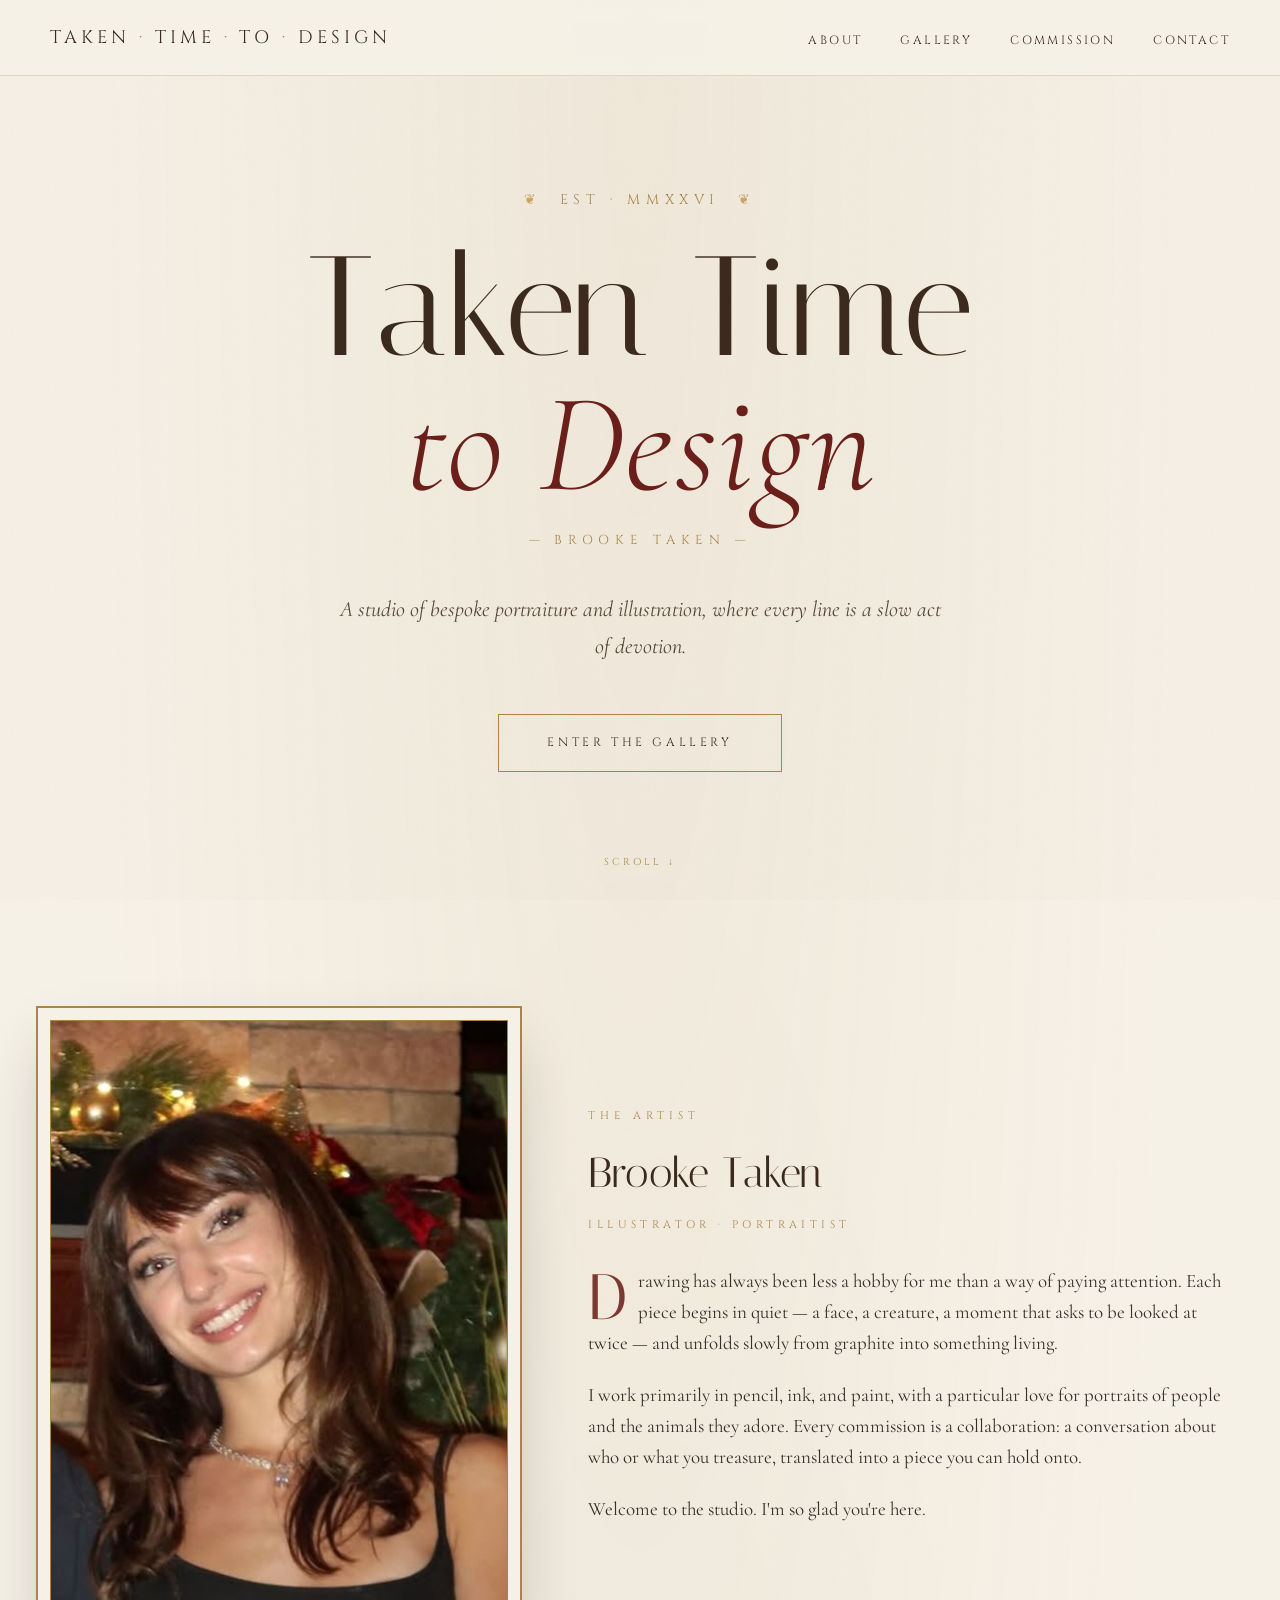
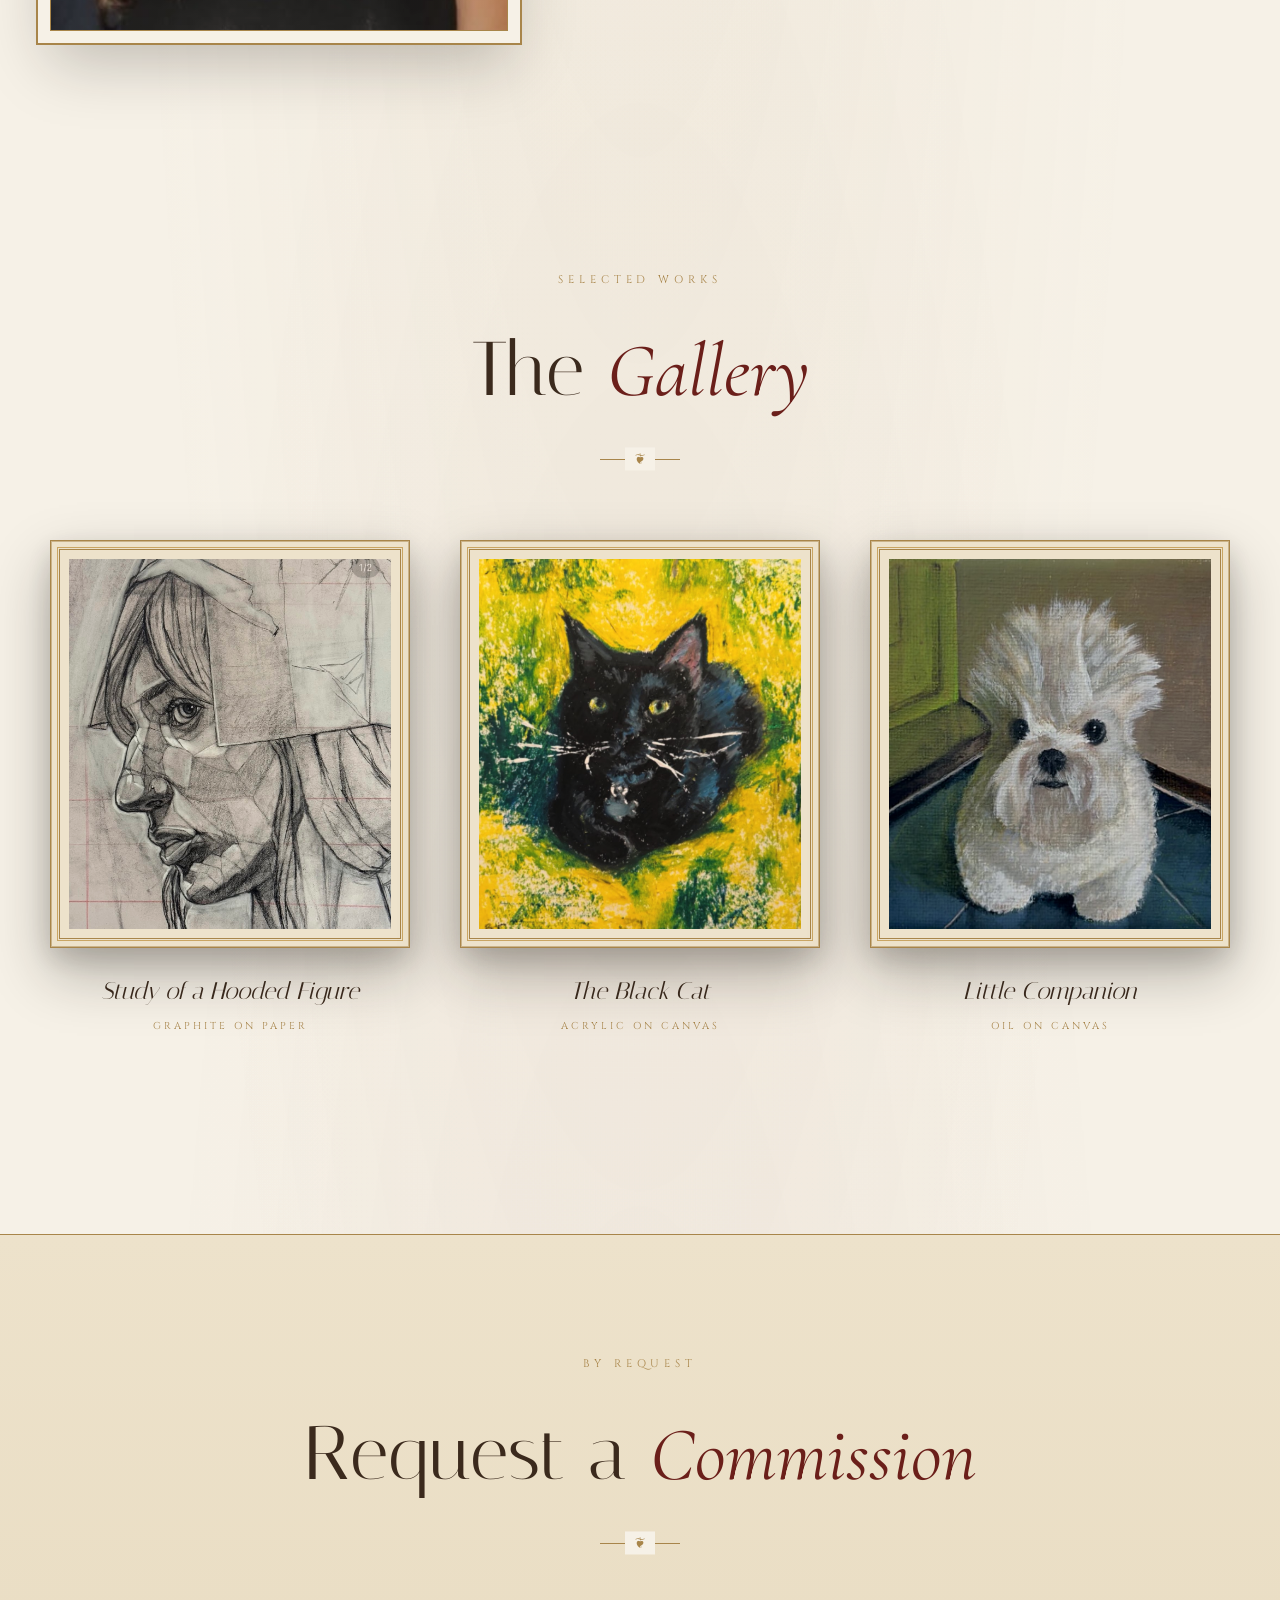
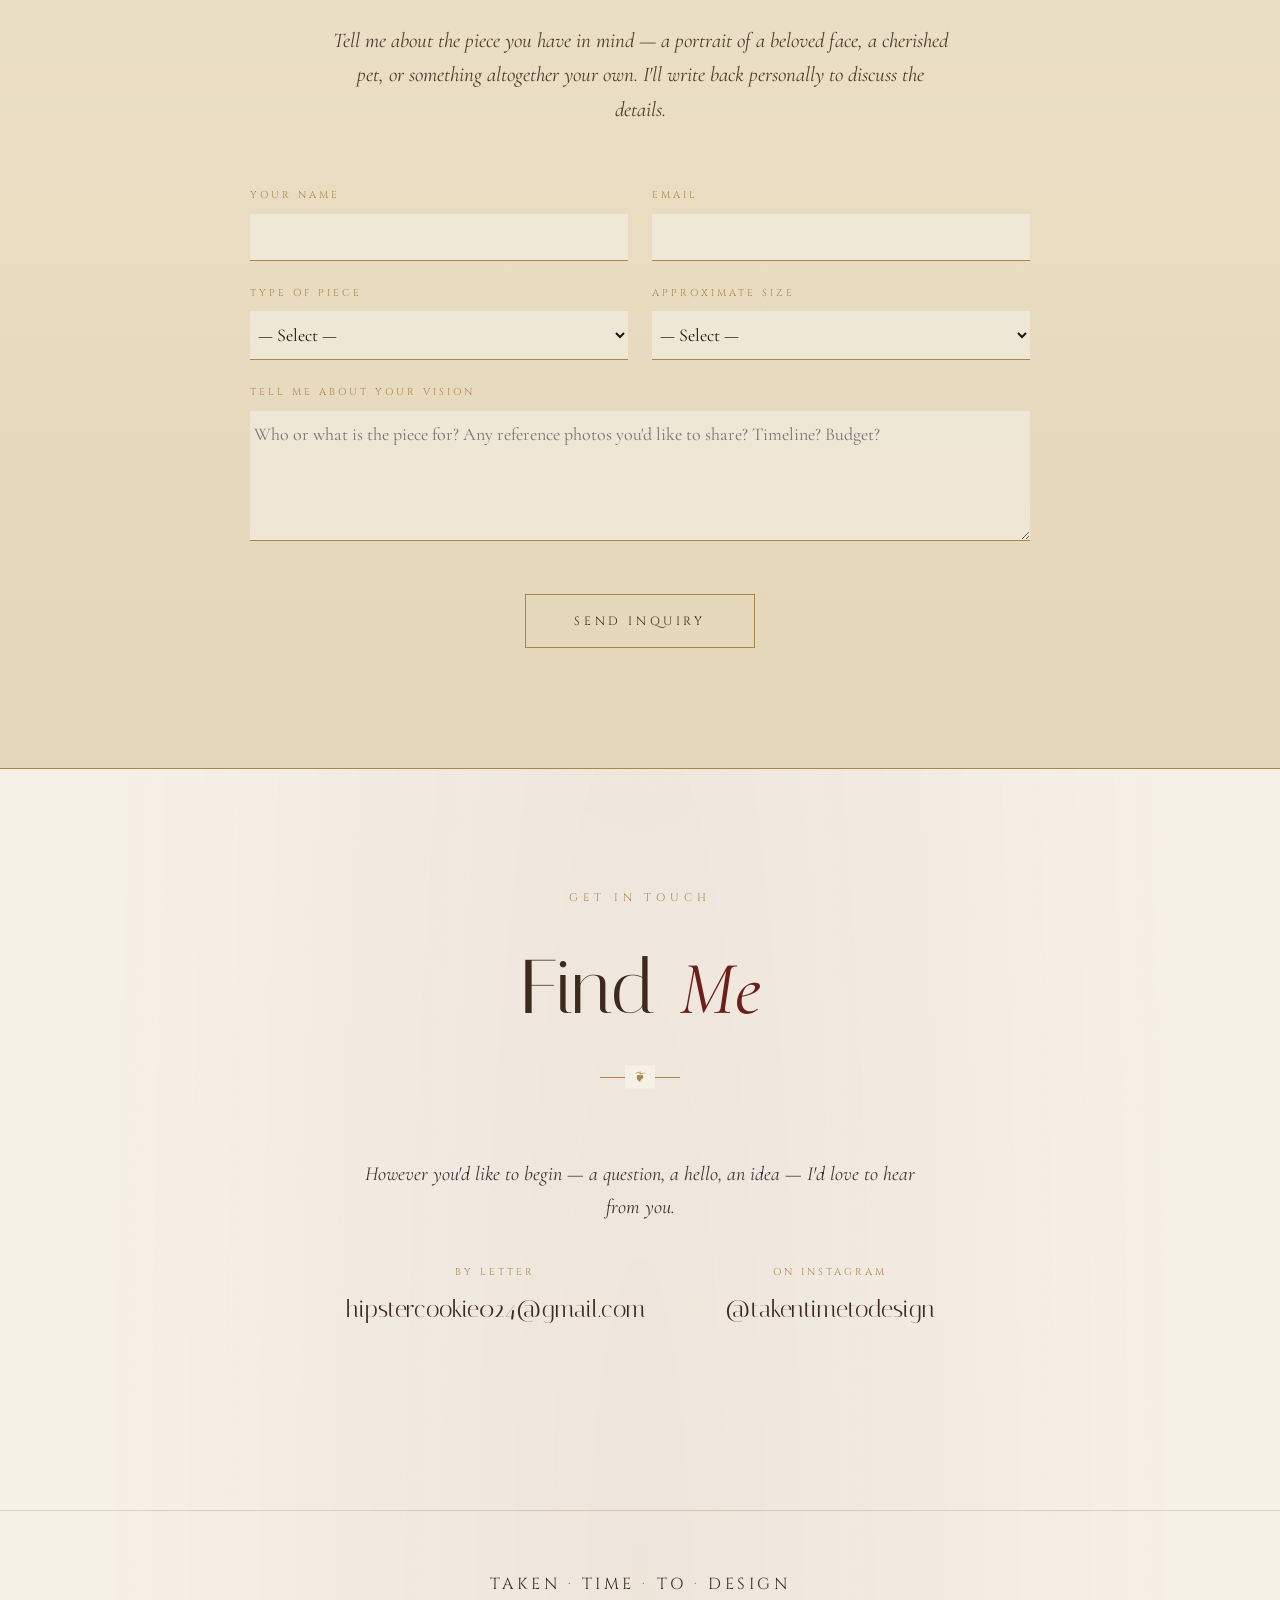
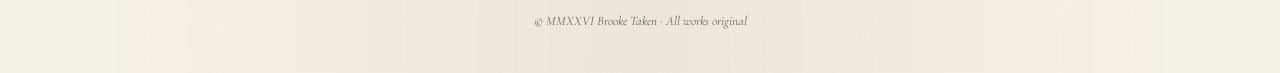
==== index.html @ 787f72a3 "Initial commit: Taken Time to Design portfolio site" ====
<!DOCTYPE html>
<html lang="en">
<head>
<meta charset="UTF-8" />
<meta name="viewport" content="width=device-width, initial-scale=1.0" />
<title>Taken Time to Design — Brooke Taken</title>
<link href="https://fonts.googleapis.com/css2?family=Cormorant+Garamond:ital,wght@0,300;0,400;0,500;0,600;0,700;1,300;1,400&family=Italiana&family=Cinzel:wght@400;500;600&display=swap" rel="stylesheet">
<style>
  :root{
    --ivory:#f6f1e7;
    --parchment:#ede2cb;
    --ink:#1c1612;
    --umber:#3b2a1d;
    --gold:#a8854a;
    --gold-light:#c9a563;
    --crimson:#6b1f1a;
  }
  *{margin:0;padding:0;box-sizing:border-box}
  html{scroll-behavior:smooth}
  body{
    background:var(--ivory);
    color:var(--ink);
    font-family:'Cormorant Garamond', 'Garamond', serif;
    font-size:19px;
    line-height:1.65;
    overflow-x:hidden;
    background-image:
      radial-gradient(ellipse at top, rgba(168,133,74,0.08), transparent 60%),
      radial-gradient(ellipse at bottom, rgba(107,31,26,0.06), transparent 60%);
  }
  /* subtle paper texture */
  body::before{
    content:"";
    position:fixed;inset:0;
    pointer-events:none;
    background-image:
      url("data:image/svg+xml;utf8,<svg xmlns='http://www.w3.org/2000/svg' width='200' height='200'><filter id='n'><feTurbulence type='fractalNoise' baseFrequency='0.85' numOctaves='2'/><feColorMatrix values='0 0 0 0 0.2 0 0 0 0 0.15 0 0 0 0 0.08 0 0 0 0.06 0'/></filter><rect width='100%25' height='100%25' filter='url(%23n)'/></svg>");
    opacity:.5;
    z-index:1;
    mix-blend-mode:multiply;
  }
  main, nav, header, footer{position:relative;z-index:2}

  /* NAV */
  nav{
    position:fixed;top:0;left:0;right:0;
    display:flex;justify-content:space-between;align-items:center;
    padding:22px 50px;
    background:rgba(246,241,231,0.92);
    backdrop-filter:blur(8px);
    border-bottom:1px solid rgba(168,133,74,0.25);
    z-index:100;
  }
  .brand{
    font-family:'Cinzel',serif;
    font-size:18px;letter-spacing:.22em;
    color:var(--umber);
    text-decoration:none;
  }
  .brand span{color:var(--gold);}
  nav ul{display:flex;gap:38px;list-style:none}
  nav a{
    font-family:'Cinzel',serif;
    font-size:12px;letter-spacing:.2em;
    text-transform:uppercase;
    color:var(--umber);
    text-decoration:none;
    transition:color .3s;
  }
  nav a:hover{color:var(--gold)}

  /* HERO */
  .hero{
    min-height:100vh;
    display:flex;flex-direction:column;justify-content:center;align-items:center;
    text-align:center;
    padding:140px 30px 80px;
    position:relative;
  }
  .hero-ornament{
    font-family:'Cinzel',serif;
    color:var(--gold);
    font-size:14px;
    letter-spacing:.4em;
    margin-bottom:30px;
  }
  .hero-ornament::before, .hero-ornament::after{
    content:"❦";
    margin:0 18px;
    color:var(--gold-light);
  }
  .hero h1{
    font-family:'Italiana', serif;
    font-size:clamp(56px, 11vw, 150px);
    line-height:.95;
    font-weight:400;
    color:var(--umber);
    margin-bottom:18px;
    letter-spacing:.01em;
  }
  .hero h1 em{
    font-family:'Cormorant Garamond',serif;
    font-style:italic;
    font-weight:300;
    color:var(--crimson);
  }
  .hero .by{
    font-family:'Cinzel',serif;
    font-size:13px;
    letter-spacing:.45em;
    text-transform:uppercase;
    color:var(--gold);
    margin-bottom:40px;
  }
  .hero p.tag{
    max-width:620px;
    font-size:22px;
    font-style:italic;
    color:var(--umber);
    opacity:.85;
    margin-bottom:50px;
  }
  .cta{
    display:inline-block;
    padding:18px 48px;
    border:1px solid var(--gold);
    color:var(--umber);
    font-family:'Cinzel',serif;
    font-size:12px;
    letter-spacing:.3em;
    text-transform:uppercase;
    text-decoration:none;
    background:transparent;
    cursor:pointer;
    transition:all .4s;
    position:relative;
    overflow:hidden;
  }
  .cta::before{
    content:"";position:absolute;inset:0;
    background:var(--umber);
    transform:scaleX(0);
    transform-origin:left;
    transition:transform .4s;
    z-index:-1;
  }
  .cta:hover{color:var(--ivory);border-color:var(--umber)}
  .cta:hover::before{transform:scaleX(1)}
  .scroll-hint{
    position:absolute;bottom:30px;left:50%;
    transform:translateX(-50%);
    font-family:'Cinzel',serif;
    font-size:10px;letter-spacing:.3em;
    color:var(--gold);
    animation:bob 2.5s ease-in-out infinite;
  }
  @keyframes bob{0%,100%{transform:translateX(-50%) translateY(0)}50%{transform:translateX(-50%) translateY(8px)}}

  /* SECTION HEADING */
  section{padding:120px 50px;max-width:1300px;margin:0 auto}
  .section-head{text-align:center;margin-bottom:80px}
  .section-head .eyebrow{
    font-family:'Cinzel',serif;
    font-size:11px;letter-spacing:.45em;
    color:var(--gold);
    text-transform:uppercase;
    margin-bottom:18px;
  }
  .section-head h2{
    font-family:'Italiana',serif;
    font-size:clamp(42px,6vw,76px);
    color:var(--umber);
    font-weight:400;
  }
  .section-head h2 em{font-family:'Cormorant Garamond';font-style:italic;color:var(--crimson)}
  .divider{
    display:block;margin:24px auto;
    width:80px;height:1px;background:var(--gold);
    position:relative;
  }
  .divider::before{
    content:"❦";position:absolute;left:50%;top:50%;
    transform:translate(-50%,-50%);
    background:var(--ivory);padding:0 10px;
    color:var(--gold);font-size:14px;
  }

  /* ABOUT */
  .about{display:grid;grid-template-columns:1fr 1.4fr;gap:80px;align-items:center}
  .about-portrait{
    position:relative;
    aspect-ratio:3/4;
    background:#ddd;
    border:1px solid var(--gold);
    box-shadow:
      0 0 0 12px var(--ivory),
      0 0 0 14px var(--gold),
      0 30px 60px rgba(28,22,18,0.25);
  }
  .about-portrait img{width:100%;height:100%;object-fit:cover;display:block;filter:sepia(.08) contrast(1.02)}
  .about-portrait::after{
    content:"";position:absolute;inset:0;
    background:linear-gradient(180deg,transparent 60%, rgba(28,22,18,0.15));
    pointer-events:none;
  }
  .about-text h3{
    font-family:'Italiana',serif;
    font-size:42px;color:var(--umber);
    font-weight:400;margin-bottom:8px;
  }
  .about-text .role{
    font-family:'Cinzel',serif;
    font-size:11px;letter-spacing:.4em;
    text-transform:uppercase;color:var(--gold);
    margin-bottom:30px;
  }
  .about-text p{margin-bottom:20px;color:var(--ink);opacity:.88}
  .about-text p:first-of-type::first-letter{
    font-family:'Italiana',serif;
    font-size:64px;
    float:left;
    line-height:.85;
    padding:6px 10px 0 0;
    color:var(--crimson);
  }

  /* GALLERY */
  .gallery{
    display:grid;
    grid-template-columns:repeat(3,1fr);
    gap:60px 50px;
  }
  .piece{
    cursor:pointer;
    transition:transform .5s;
  }
  .piece:hover{transform:translateY(-8px)}
  .frame{
    position:relative;
    background:var(--parchment);
    padding:18px;
    border:1px solid var(--gold);
    box-shadow:
      inset 0 0 0 1px rgba(168,133,74,0.5),
      inset 0 0 0 6px var(--parchment),
      inset 0 0 0 7px var(--gold-light),
      0 25px 55px rgba(28,22,18,0.3),
      0 10px 25px rgba(28,22,18,0.15);
  }
  .frame::before{
    content:"";position:absolute;inset:8px;
    border:1px double var(--gold);
    pointer-events:none;
  }
  .frame img{
    width:100%;
    aspect-ratio:1/1.15;
    object-fit:cover;
    display:block;
    filter:contrast(1.04) saturate(1.02);
  }
  .plaque{
    text-align:center;
    margin-top:24px;
  }
  .plaque .title{
    font-family:'Italiana',serif;
    font-size:24px;color:var(--umber);
    font-style:italic;
  }
  .plaque .meta{
    font-family:'Cinzel',serif;
    font-size:10px;letter-spacing:.3em;
    text-transform:uppercase;
    color:var(--gold);
    margin-top:6px;
  }

  /* COMMISSION */
  .commission{
    background:linear-gradient(180deg, var(--parchment), #e4d6b8);
    margin:80px -50px 0;
    padding:120px 50px;
    border-top:1px solid var(--gold);
    border-bottom:1px solid var(--gold);
    position:relative;
  }
  .commission-inner{max-width:780px;margin:0 auto}
  .commission-intro{
    text-align:center;
    font-style:italic;
    font-size:21px;
    color:var(--umber);
    max-width:620px;
    margin:0 auto 60px;
    opacity:.9;
  }
  form{display:grid;gap:24px}
  .row{display:grid;grid-template-columns:1fr 1fr;gap:24px}
  label{
    display:block;
    font-family:'Cinzel',serif;
    font-size:10px;letter-spacing:.3em;
    text-transform:uppercase;
    color:var(--gold);
    margin-bottom:10px;
  }
  input,select,textarea{
    width:100%;
    background:rgba(246,241,231,0.6);
    border:none;
    border-bottom:1px solid var(--gold);
    padding:12px 4px;
    font-family:'Cormorant Garamond',serif;
    font-size:18px;
    color:var(--ink);
    outline:none;
    transition:border-color .3s, background .3s;
  }
  input:focus,select:focus,textarea:focus{
    border-color:var(--crimson);
    background:rgba(246,241,231,0.95);
  }
  textarea{min-height:130px;resize:vertical;font-family:'Cormorant Garamond',serif}
  button[type=submit]{
    margin-top:20px;
    justify-self:center;
  }

  /* CONTACT */
  .contact{text-align:center}
  .contact-grid{
    display:flex;justify-content:center;gap:80px;flex-wrap:wrap;
    margin-top:40px;
  }
  .contact-item{}
  .contact-item .label{
    font-family:'Cinzel',serif;
    font-size:10px;letter-spacing:.3em;
    text-transform:uppercase;color:var(--gold);
    margin-bottom:10px;
  }
  .contact-item a{
    font-family:'Italiana',serif;
    font-size:24px;color:var(--umber);
    text-decoration:none;
    border-bottom:1px solid transparent;
    transition:border-color .3s, color .3s;
  }
  .contact-item a:hover{color:var(--crimson);border-bottom-color:var(--crimson)}

  /* FOOTER */
  footer{
    text-align:center;
    padding:60px 30px 40px;
    border-top:1px solid rgba(168,133,74,0.3);
    margin-top:60px;
  }
  footer .brand{font-size:16px}
  footer p{
    margin-top:14px;
    font-size:13px;
    font-style:italic;
    color:var(--umber);
    opacity:.7;
  }

  /* LIGHTBOX */
  .lightbox{
    position:fixed;inset:0;
    background:rgba(20,15,10,0.94);
    display:none;
    justify-content:center;align-items:center;
    z-index:1000;
    padding:40px;
    cursor:zoom-out;
  }
  .lightbox.active{display:flex}
  .lightbox img{
    max-width:90vw;max-height:85vh;
    box-shadow:0 0 80px rgba(168,133,74,0.4);
    border:8px solid var(--ivory);
    outline:1px solid var(--gold);
  }
  .lightbox-caption{
    position:absolute;bottom:30px;left:50%;
    transform:translateX(-50%);
    color:var(--ivory);
    font-family:'Italiana',serif;
    font-size:22px;font-style:italic;
    text-align:center;
  }

  /* RESPONSIVE */
  @media(max-width:900px){
    nav{padding:18px 24px}
    nav ul{gap:20px}
    nav a{font-size:10px}
    section{padding:80px 24px}
    .about{grid-template-columns:1fr;gap:50px}
    .gallery{grid-template-columns:1fr;gap:50px}
    .commission{margin:60px -24px 0;padding:80px 24px}
    .row{grid-template-columns:1fr}
    .contact-grid{gap:40px}
  }
  @media(max-width:600px){
    nav .brand{font-size:13px}
    nav ul{gap:14px}
    nav a{font-size:9px;letter-spacing:.15em}
  }

  .reveal{opacity:0;transform:translateY(30px);transition:opacity 1s, transform 1s}
  .reveal.in{opacity:1;transform:none}
</style>
</head>
<body>

<nav>
  <a href="#top" class="brand">TAKEN <span>·</span> TIME <span>·</span> TO <span>·</span> DESIGN</a>
  <ul>
    <li><a href="#about">About</a></li>
    <li><a href="#gallery">Gallery</a></li>
    <li><a href="#commission">Commission</a></li>
    <li><a href="#contact">Contact</a></li>
  </ul>
</nav>

<header class="hero" id="top">
  <div class="hero-ornament">EST · MMXXVI</div>
  <h1>Taken Time<br><em>to Design</em></h1>
  <div class="by">— Brooke Taken —</div>
  <p class="tag">A studio of bespoke portraiture and illustration, where every line is a slow act of devotion.</p>
  <a href="#gallery" class="cta">Enter the Gallery</a>
  <div class="scroll-hint">SCROLL ↓</div>
</header>

<main>

<section id="about" class="reveal">
  <div class="about">
    <div class="about-portrait">
      <img src="images/brooke.jpeg" alt="Brooke Taken" onerror="this.style.display='none';this.parentElement.style.background='linear-gradient(135deg,#ede2cb,#c9a563)';this.parentElement.insertAdjacentHTML('beforeend','<div style=&quot;position:absolute;inset:0;display:flex;align-items:center;justify-content:center;font-family:Italiana,serif;font-size:80px;color:#6b1f1a;&quot;>BT</div>')" />
    </div>
    <div class="about-text">
      <div class="eyebrow" style="font-family:Cinzel,serif;font-size:11px;letter-spacing:.45em;color:#a8854a;text-transform:uppercase;margin-bottom:14px">The Artist</div>
      <h3>Brooke Taken</h3>
      <div class="role">Illustrator · Portraitist</div>
      <p>Drawing has always been less a hobby for me than a way of paying attention. Each piece begins in quiet — a face, a creature, a moment that asks to be looked at twice — and unfolds slowly from graphite into something living.</p>
      <p>I work primarily in pencil, ink, and paint, with a particular love for portraits of people and the animals they adore. Every commission is a collaboration: a conversation about who or what you treasure, translated into a piece you can hold onto.</p>
      <p>Welcome to the studio. I'm so glad you're here.</p>
    </div>
  </div>
</section>

<section id="gallery" class="reveal">
  <div class="section-head">
    <div class="eyebrow">Selected Works</div>
    <h2>The <em>Gallery</em></h2>
    <span class="divider"></span>
  </div>
  <div class="gallery">
    <figure class="piece" onclick="openLightbox('images/art2.jpeg','Study of a Hooded Figure')">
      <div class="frame"><img src="images/art2.jpeg" alt="Study of a Hooded Figure" /></div>
      <figcaption class="plaque">
        <div class="title">Study of a Hooded Figure</div>
        <div class="meta">Graphite on Paper</div>
      </figcaption>
    </figure>
    <figure class="piece" onclick="openLightbox('images/art1.jpeg','The Black Cat')">
      <div class="frame"><img src="images/art1.jpeg" alt="The Black Cat" /></div>
      <figcaption class="plaque">
        <div class="title">The Black Cat</div>
        <div class="meta">Acrylic on Canvas</div>
      </figcaption>
    </figure>
    <figure class="piece" onclick="openLightbox('images/art3.jpeg','Little Companion')">
      <div class="frame"><img src="images/art3.jpeg" alt="Little Companion" /></div>
      <figcaption class="plaque">
        <div class="title">Little Companion</div>
        <div class="meta">Oil on Canvas</div>
      </figcaption>
    </figure>
  </div>
</section>

<section id="commission" class="reveal" style="max-width:none;padding:0">
  <div class="commission">
    <div class="commission-inner">
      <div class="section-head">
        <div class="eyebrow">By Request</div>
        <h2>Request a <em>Commission</em></h2>
        <span class="divider"></span>
      </div>
      <p class="commission-intro">Tell me about the piece you have in mind — a portrait of a beloved face, a cherished pet, or something altogether your own. I'll write back personally to discuss the details.</p>

      <form onsubmit="handleSubmit(event)">
        <div class="row">
          <div>
            <label for="name">Your Name</label>
            <input type="text" id="name" required />
          </div>
          <div>
            <label for="email">Email</label>
            <input type="email" id="email" required />
          </div>
        </div>
        <div class="row">
          <div>
            <label for="type">Type of Piece</label>
            <select id="type" required>
              <option value="">— Select —</option>
              <option>Portrait of a Person</option>
              <option>Pet Portrait</option>
              <option>Illustration</option>
              <option>Custom / Other</option>
            </select>
          </div>
          <div>
            <label for="size">Approximate Size</label>
            <select id="size" required>
              <option value="">— Select —</option>
              <option>Small (under 8×10")</option>
              <option>Medium (8×10" – 11×14")</option>
              <option>Large (16×20" or larger)</option>
              <option>Not sure yet</option>
            </select>
          </div>
        </div>
        <div>
          <label for="details">Tell Me About Your Vision</label>
          <textarea id="details" placeholder="Who or what is the piece for? Any reference photos you'd like to share? Timeline? Budget?" required></textarea>
        </div>
        <button type="submit" class="cta">Send Inquiry</button>
      </form>
    </div>
  </div>
</section>

<section id="contact" class="reveal contact">
  <div class="section-head">
    <div class="eyebrow">Get in Touch</div>
    <h2>Find <em>Me</em></h2>
    <span class="divider"></span>
  </div>
  <p style="max-width:560px;margin:0 auto;font-style:italic;font-size:20px;opacity:.85">However you'd like to begin — a question, a hello, an idea — I'd love to hear from you.</p>
  <div class="contact-grid">
    <div class="contact-item">
      <div class="label">By Letter</div>
      <a href="mailto:hipstercookie024@gmail.com">hipstercookie024@gmail.com</a>
    </div>
    <div class="contact-item">
      <div class="label">On Instagram</div>
      <a href="https://instagram.com/takentimetodesign" target="_blank">@takentimetodesign</a>
    </div>
  </div>
</section>

</main>

<footer>
  <div class="brand">TAKEN <span style="color:#a8854a">·</span> TIME <span style="color:#a8854a">·</span> TO <span style="color:#a8854a">·</span> DESIGN</div>
  <p>© MMXXVI Brooke Taken · All works original</p>
</footer>

<div class="lightbox" id="lightbox" onclick="closeLightbox()">
  <img id="lightbox-img" src="" alt="" />
  <div class="lightbox-caption" id="lightbox-cap"></div>
</div>

<script>
  function openLightbox(src, cap){
    document.getElementById('lightbox-img').src = src;
    document.getElementById('lightbox-cap').textContent = cap;
    document.getElementById('lightbox').classList.add('active');
  }
  function closeLightbox(){
    document.getElementById('lightbox').classList.remove('active');
  }
  document.addEventListener('keydown', e => { if(e.key==='Escape') closeLightbox(); });

  function handleSubmit(e){
    e.preventDefault();
    const name = document.getElementById('name').value;
    const email = document.getElementById('email').value;
    const type = document.getElementById('type').value;
    const size = document.getElementById('size').value;
    const details = document.getElementById('details').value;
    const body = `Hi Brooke,%0D%0A%0D%0AI'd like to commission a piece.%0D%0A%0D%0AName: ${name}%0D%0AType: ${type}%0D%0ASize: ${size}%0D%0A%0D%0ADetails:%0D%0A${details}`;
    window.location.href = `mailto:hipstercookie024@gmail.com?subject=Commission Inquiry from ${name}&body=${body}`;
  }

  // Reveal on scroll
  const io = new IntersectionObserver(entries => {
    entries.forEach(en => { if(en.isIntersecting) en.target.classList.add('in'); });
  }, {threshold:.15});
  document.querySelectorAll('.reveal').forEach(el => io.observe(el));
</script>
</body>
</html>
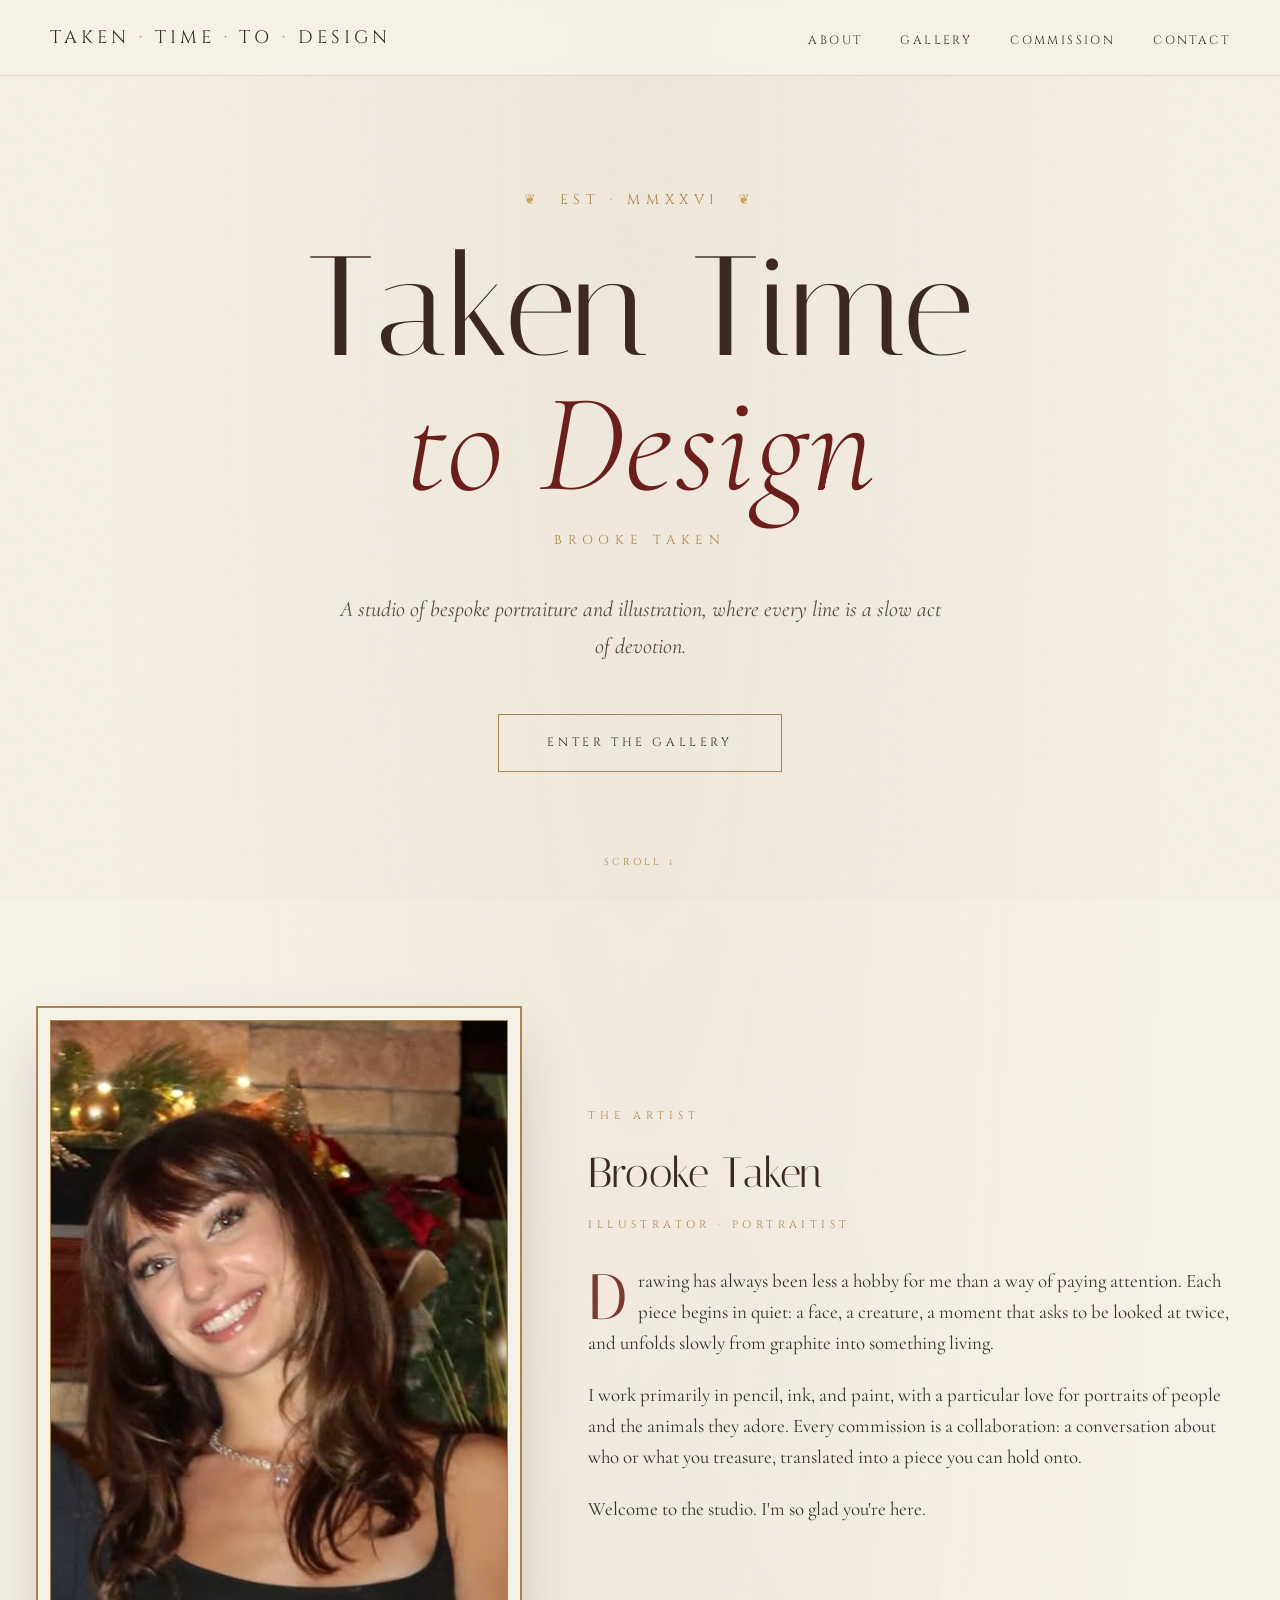
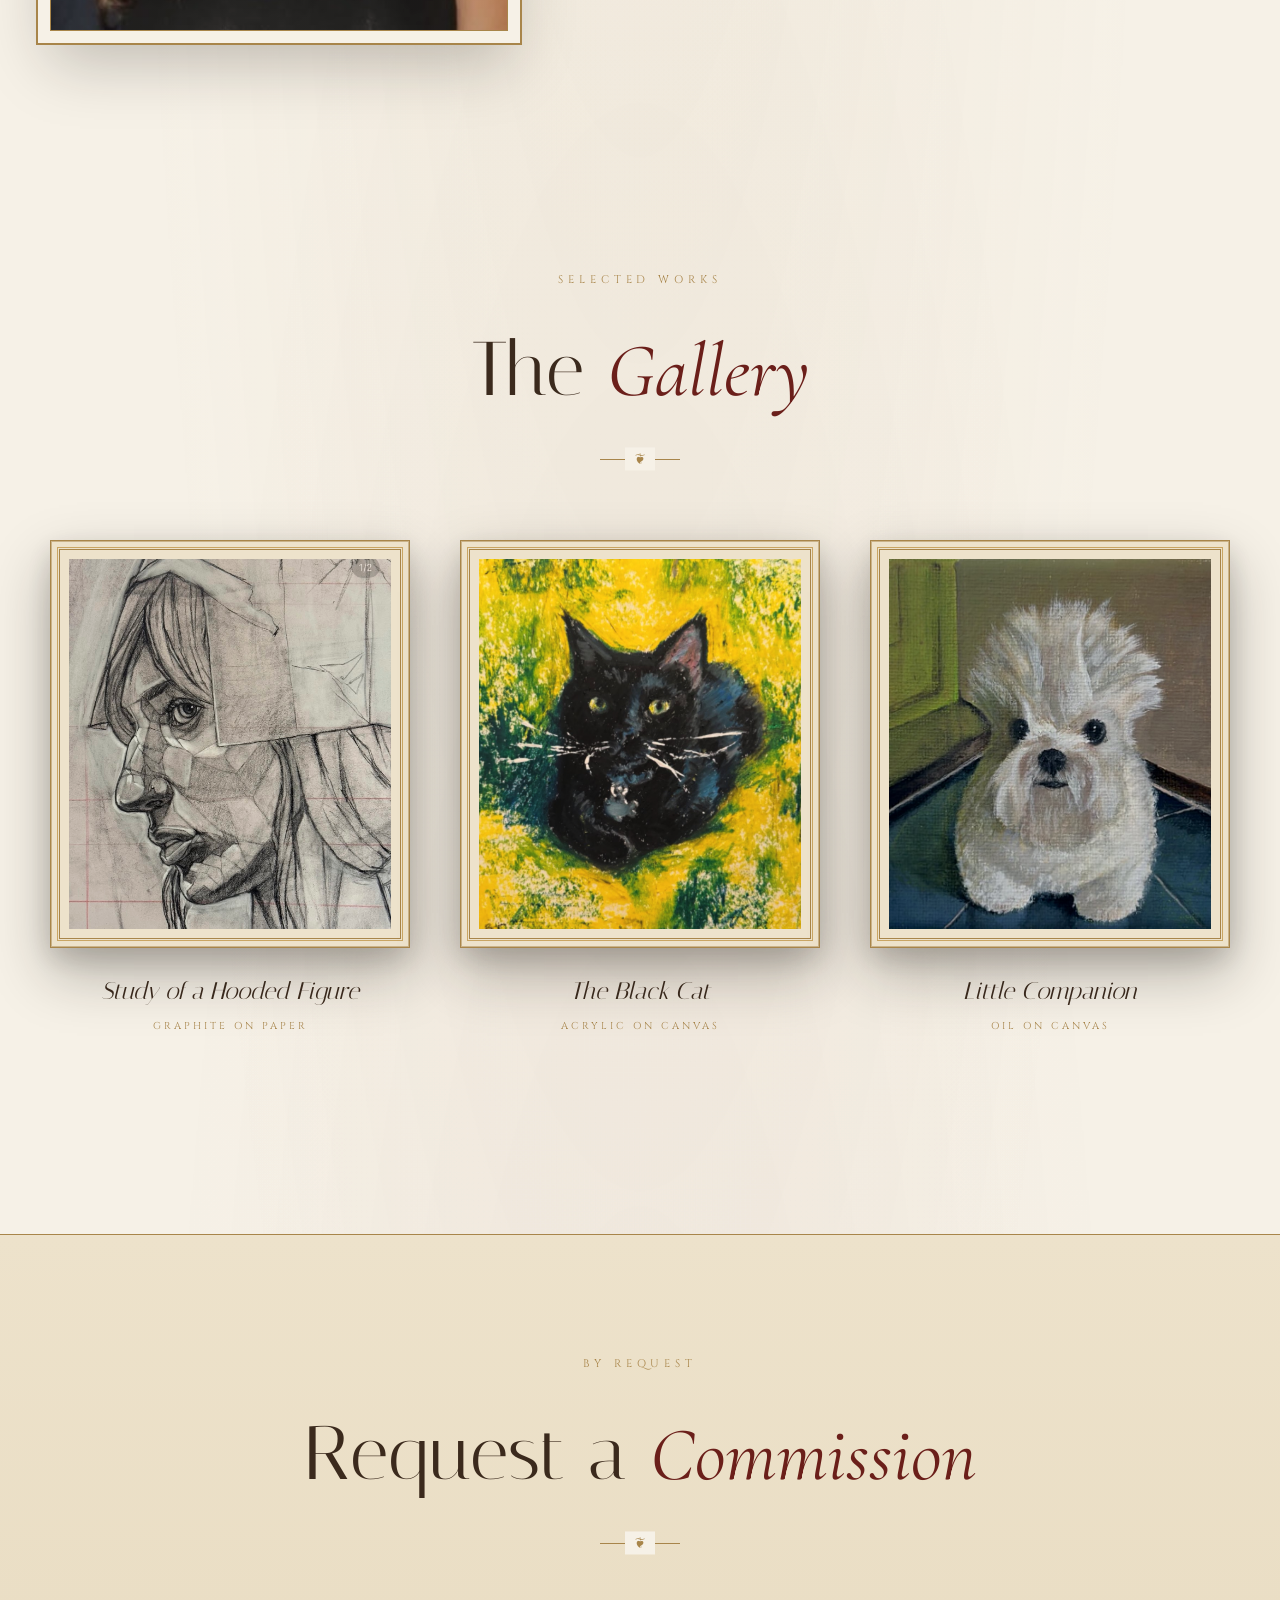
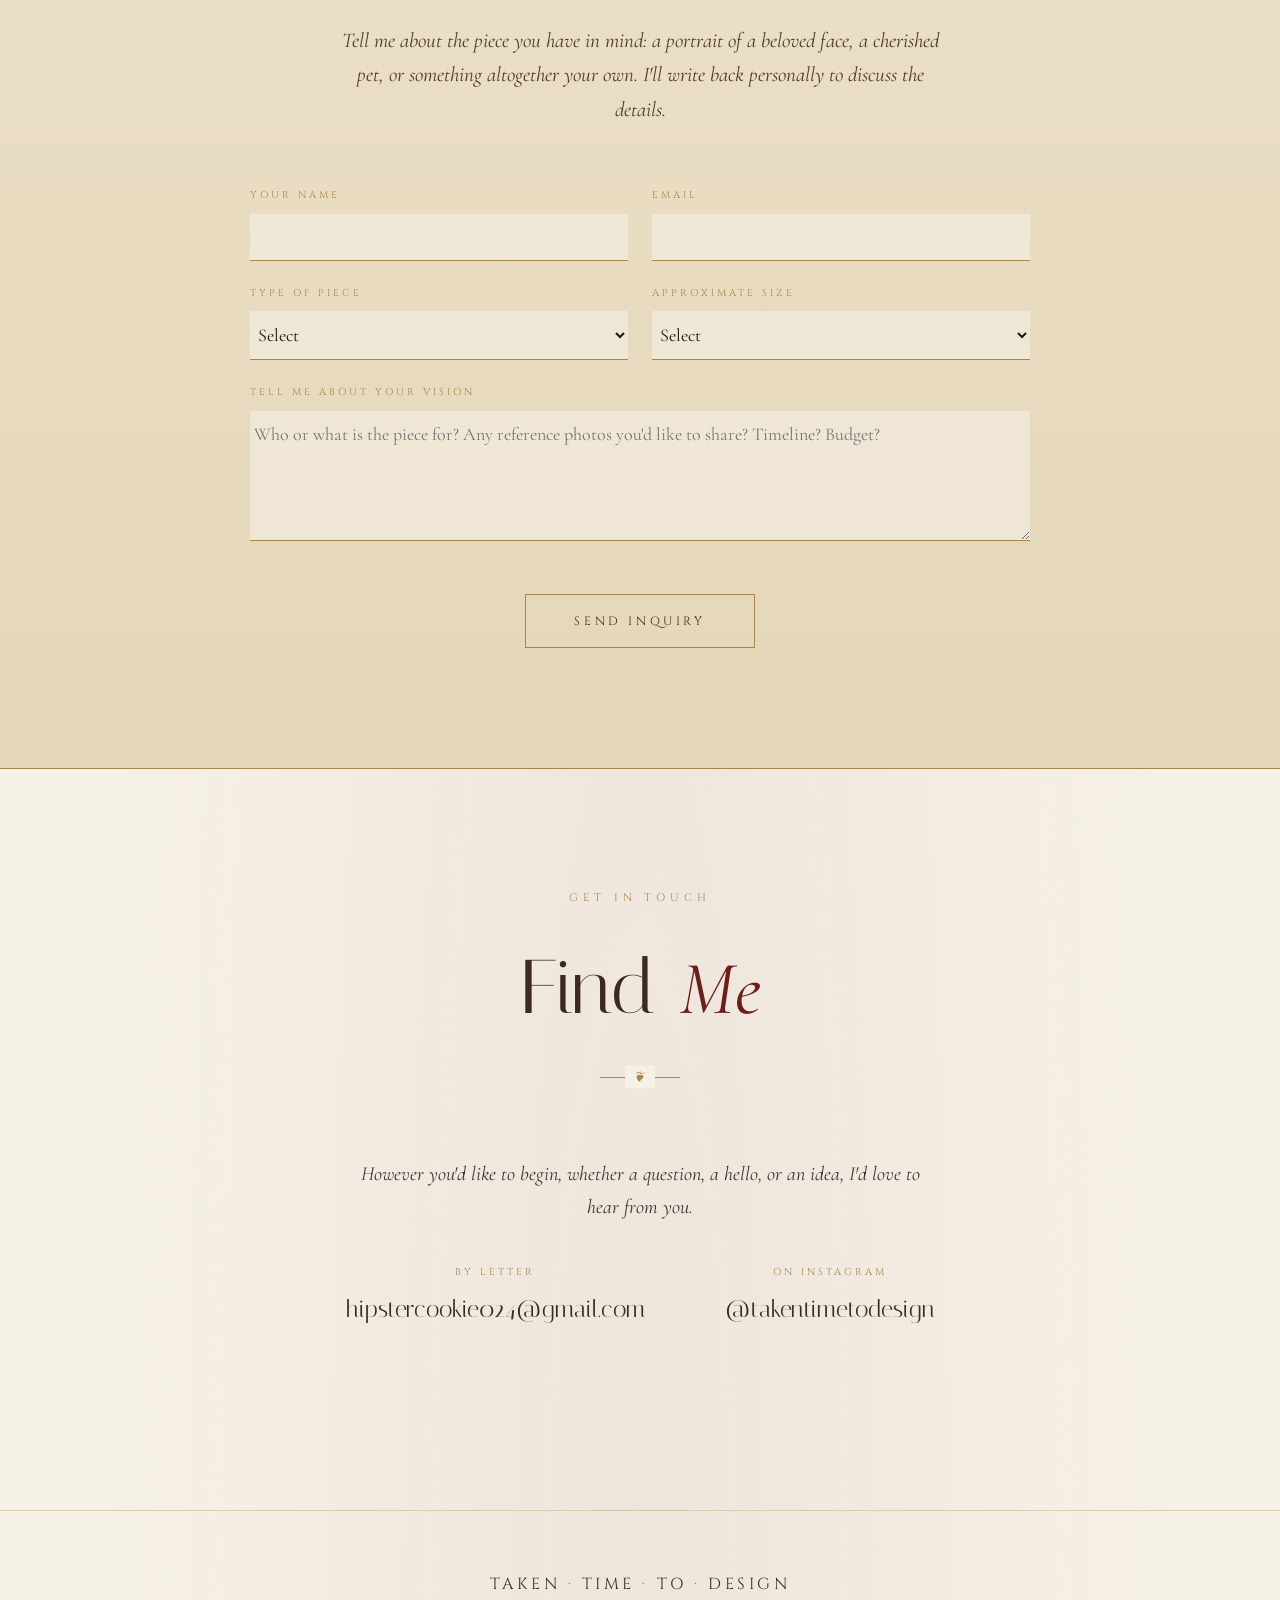
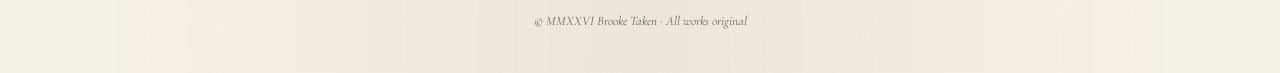
==== commit 73c6b033: "Remove em dashes" ====
--- a/index.html
+++ b/index.html
@@ -3,7 +3,7 @@
 <head>
 <meta charset="UTF-8" />
 <meta name="viewport" content="width=device-width, initial-scale=1.0" />
-<title>Taken Time to Design — Brooke Taken</title>
+<title>Taken Time to Design | Brooke Taken</title>
 <link href="https://fonts.googleapis.com/css2?family=Cormorant+Garamond:ital,wght@0,300;0,400;0,500;0,600;0,700;1,300;1,400&family=Italiana&family=Cinzel:wght@400;500;600&display=swap" rel="stylesheet">
 <style>
   :root{
@@ -428,7 +428,7 @@
 <header class="hero" id="top">
   <div class="hero-ornament">EST · MMXXVI</div>
   <h1>Taken Time<br><em>to Design</em></h1>
-  <div class="by">— Brooke Taken —</div>
+  <div class="by">Brooke Taken</div>
   <p class="tag">A studio of bespoke portraiture and illustration, where every line is a slow act of devotion.</p>
   <a href="#gallery" class="cta">Enter the Gallery</a>
   <div class="scroll-hint">SCROLL ↓</div>
@@ -445,7 +445,7 @@
       <div class="eyebrow" style="font-family:Cinzel,serif;font-size:11px;letter-spacing:.45em;color:#a8854a;text-transform:uppercase;margin-bottom:14px">The Artist</div>
       <h3>Brooke Taken</h3>
       <div class="role">Illustrator · Portraitist</div>
-      <p>Drawing has always been less a hobby for me than a way of paying attention. Each piece begins in quiet — a face, a creature, a moment that asks to be looked at twice — and unfolds slowly from graphite into something living.</p>
+      <p>Drawing has always been less a hobby for me than a way of paying attention. Each piece begins in quiet: a face, a creature, a moment that asks to be looked at twice, and unfolds slowly from graphite into something living.</p>
       <p>I work primarily in pencil, ink, and paint, with a particular love for portraits of people and the animals they adore. Every commission is a collaboration: a conversation about who or what you treasure, translated into a piece you can hold onto.</p>
       <p>Welcome to the studio. I'm so glad you're here.</p>
     </div>
@@ -491,7 +491,7 @@
         <h2>Request a <em>Commission</em></h2>
         <span class="divider"></span>
       </div>
-      <p class="commission-intro">Tell me about the piece you have in mind — a portrait of a beloved face, a cherished pet, or something altogether your own. I'll write back personally to discuss the details.</p>
+      <p class="commission-intro">Tell me about the piece you have in mind: a portrait of a beloved face, a cherished pet, or something altogether your own. I'll write back personally to discuss the details.</p>
 
       <form onsubmit="handleSubmit(event)">
         <div class="row">
@@ -508,7 +508,7 @@
           <div>
             <label for="type">Type of Piece</label>
             <select id="type" required>
-              <option value="">— Select —</option>
+              <option value="">Select</option>
               <option>Portrait of a Person</option>
               <option>Pet Portrait</option>
               <option>Illustration</option>
@@ -518,7 +518,7 @@
           <div>
             <label for="size">Approximate Size</label>
             <select id="size" required>
-              <option value="">— Select —</option>
+              <option value="">Select</option>
               <option>Small (under 8×10")</option>
               <option>Medium (8×10" – 11×14")</option>
               <option>Large (16×20" or larger)</option>
@@ -542,7 +542,7 @@
     <h2>Find <em>Me</em></h2>
     <span class="divider"></span>
   </div>
-  <p style="max-width:560px;margin:0 auto;font-style:italic;font-size:20px;opacity:.85">However you'd like to begin — a question, a hello, an idea — I'd love to hear from you.</p>
+  <p style="max-width:560px;margin:0 auto;font-style:italic;font-size:20px;opacity:.85">However you'd like to begin, whether a question, a hello, or an idea, I'd love to hear from you.</p>
   <div class="contact-grid">
     <div class="contact-item">
       <div class="label">By Letter</div>
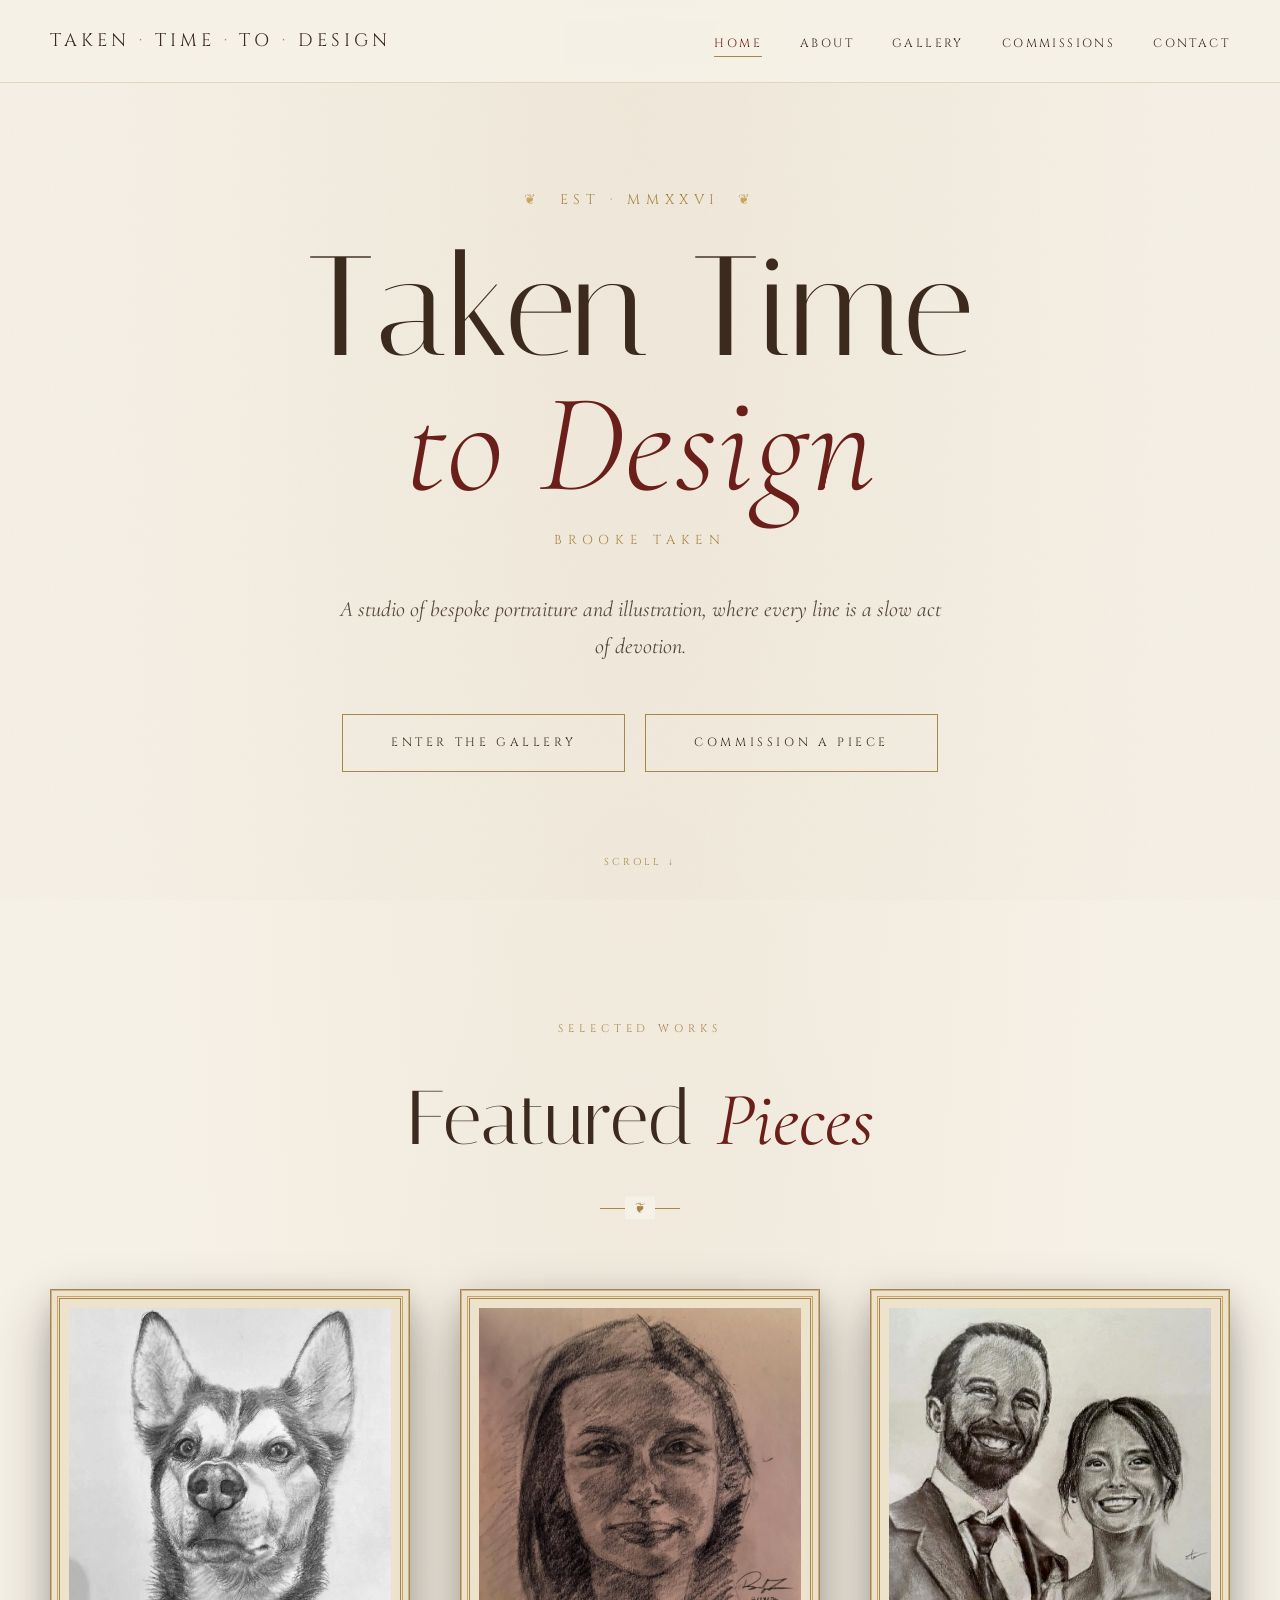
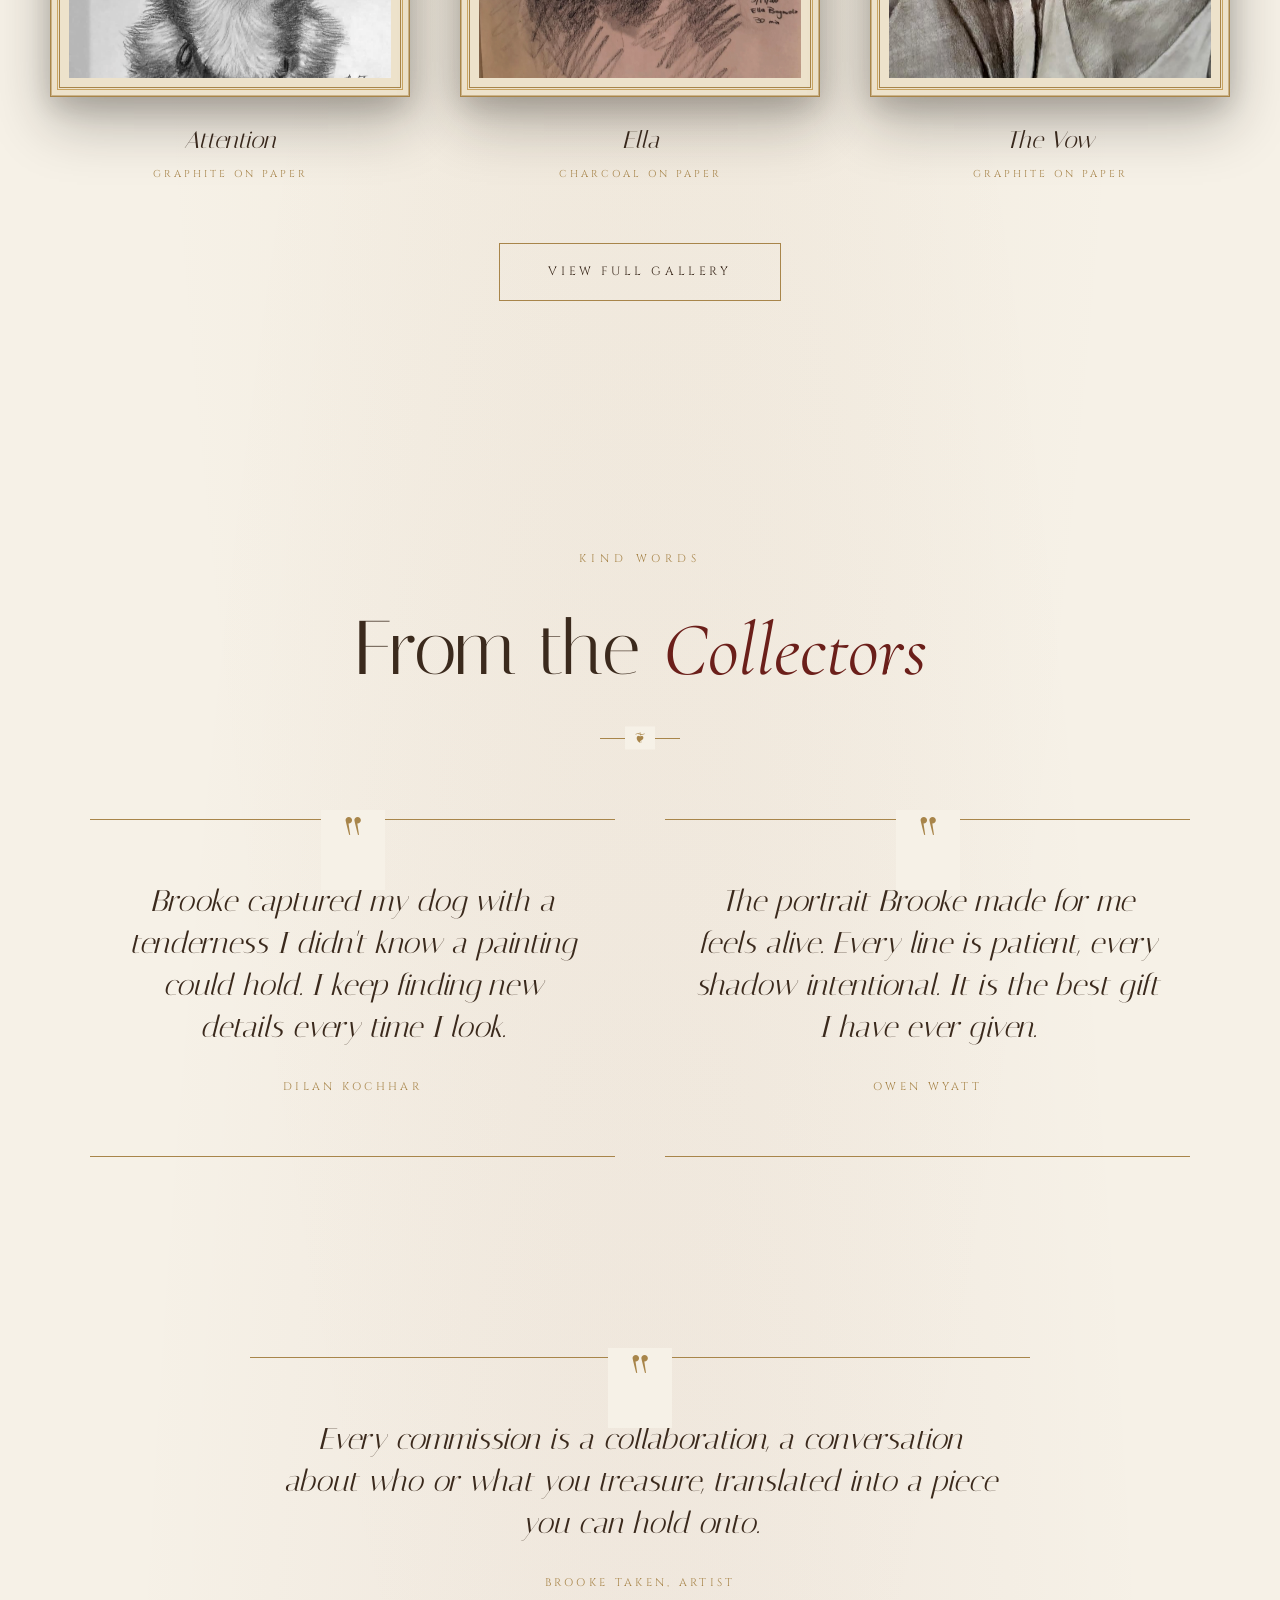
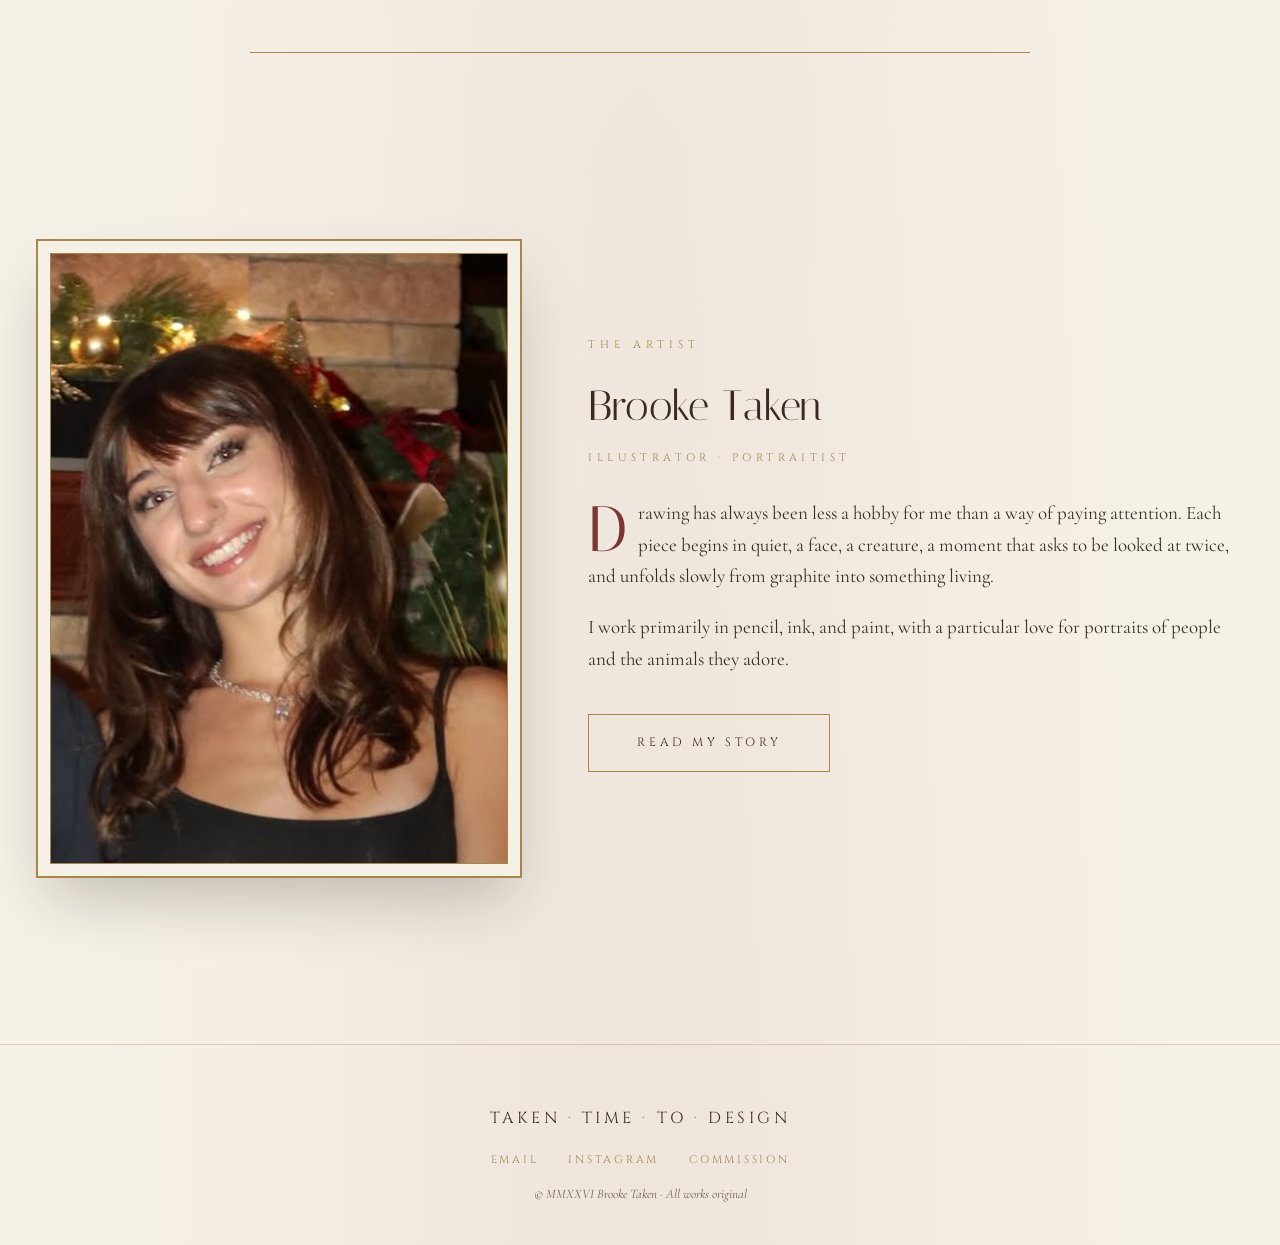
==== commit d78da7e8: "Multi-page site, 18 new pieces, filters, testimonials" ====
--- a/index.html
+++ b/index.html
@@ -4,424 +4,20 @@
 <meta charset="UTF-8" />
 <meta name="viewport" content="width=device-width, initial-scale=1.0" />
 <title>Taken Time to Design | Brooke Taken</title>
+<meta name="description" content="The studio of Brooke Taken. Bespoke portraiture, pet portraits, and illustration in pencil, ink, and paint." />
 <link href="https://fonts.googleapis.com/css2?family=Cormorant+Garamond:ital,wght@0,300;0,400;0,500;0,600;0,700;1,300;1,400&family=Italiana&family=Cinzel:wght@400;500;600&display=swap" rel="stylesheet">
-<style>
-  :root{
-    --ivory:#f6f1e7;
-    --parchment:#ede2cb;
-    --ink:#1c1612;
-    --umber:#3b2a1d;
-    --gold:#a8854a;
-    --gold-light:#c9a563;
-    --crimson:#6b1f1a;
-  }
-  *{margin:0;padding:0;box-sizing:border-box}
-  html{scroll-behavior:smooth}
-  body{
-    background:var(--ivory);
-    color:var(--ink);
-    font-family:'Cormorant Garamond', 'Garamond', serif;
-    font-size:19px;
-    line-height:1.65;
-    overflow-x:hidden;
-    background-image:
-      radial-gradient(ellipse at top, rgba(168,133,74,0.08), transparent 60%),
-      radial-gradient(ellipse at bottom, rgba(107,31,26,0.06), transparent 60%);
-  }
-  /* subtle paper texture */
-  body::before{
-    content:"";
-    position:fixed;inset:0;
-    pointer-events:none;
-    background-image:
-      url("data:image/svg+xml;utf8,<svg xmlns='http://www.w3.org/2000/svg' width='200' height='200'><filter id='n'><feTurbulence type='fractalNoise' baseFrequency='0.85' numOctaves='2'/><feColorMatrix values='0 0 0 0 0.2 0 0 0 0 0.15 0 0 0 0 0.08 0 0 0 0.06 0'/></filter><rect width='100%25' height='100%25' filter='url(%23n)'/></svg>");
-    opacity:.5;
-    z-index:1;
-    mix-blend-mode:multiply;
-  }
-  main, nav, header, footer{position:relative;z-index:2}
-
-  /* NAV */
-  nav{
-    position:fixed;top:0;left:0;right:0;
-    display:flex;justify-content:space-between;align-items:center;
-    padding:22px 50px;
-    background:rgba(246,241,231,0.92);
-    backdrop-filter:blur(8px);
-    border-bottom:1px solid rgba(168,133,74,0.25);
-    z-index:100;
-  }
-  .brand{
-    font-family:'Cinzel',serif;
-    font-size:18px;letter-spacing:.22em;
-    color:var(--umber);
-    text-decoration:none;
-  }
-  .brand span{color:var(--gold);}
-  nav ul{display:flex;gap:38px;list-style:none}
-  nav a{
-    font-family:'Cinzel',serif;
-    font-size:12px;letter-spacing:.2em;
-    text-transform:uppercase;
-    color:var(--umber);
-    text-decoration:none;
-    transition:color .3s;
-  }
-  nav a:hover{color:var(--gold)}
-
-  /* HERO */
-  .hero{
-    min-height:100vh;
-    display:flex;flex-direction:column;justify-content:center;align-items:center;
-    text-align:center;
-    padding:140px 30px 80px;
-    position:relative;
-  }
-  .hero-ornament{
-    font-family:'Cinzel',serif;
-    color:var(--gold);
-    font-size:14px;
-    letter-spacing:.4em;
-    margin-bottom:30px;
-  }
-  .hero-ornament::before, .hero-ornament::after{
-    content:"❦";
-    margin:0 18px;
-    color:var(--gold-light);
-  }
-  .hero h1{
-    font-family:'Italiana', serif;
-    font-size:clamp(56px, 11vw, 150px);
-    line-height:.95;
-    font-weight:400;
-    color:var(--umber);
-    margin-bottom:18px;
-    letter-spacing:.01em;
-  }
-  .hero h1 em{
-    font-family:'Cormorant Garamond',serif;
-    font-style:italic;
-    font-weight:300;
-    color:var(--crimson);
-  }
-  .hero .by{
-    font-family:'Cinzel',serif;
-    font-size:13px;
-    letter-spacing:.45em;
-    text-transform:uppercase;
-    color:var(--gold);
-    margin-bottom:40px;
-  }
-  .hero p.tag{
-    max-width:620px;
-    font-size:22px;
-    font-style:italic;
-    color:var(--umber);
-    opacity:.85;
-    margin-bottom:50px;
-  }
-  .cta{
-    display:inline-block;
-    padding:18px 48px;
-    border:1px solid var(--gold);
-    color:var(--umber);
-    font-family:'Cinzel',serif;
-    font-size:12px;
-    letter-spacing:.3em;
-    text-transform:uppercase;
-    text-decoration:none;
-    background:transparent;
-    cursor:pointer;
-    transition:all .4s;
-    position:relative;
-    overflow:hidden;
-  }
-  .cta::before{
-    content:"";position:absolute;inset:0;
-    background:var(--umber);
-    transform:scaleX(0);
-    transform-origin:left;
-    transition:transform .4s;
-    z-index:-1;
-  }
-  .cta:hover{color:var(--ivory);border-color:var(--umber)}
-  .cta:hover::before{transform:scaleX(1)}
-  .scroll-hint{
-    position:absolute;bottom:30px;left:50%;
-    transform:translateX(-50%);
-    font-family:'Cinzel',serif;
-    font-size:10px;letter-spacing:.3em;
-    color:var(--gold);
-    animation:bob 2.5s ease-in-out infinite;
-  }
-  @keyframes bob{0%,100%{transform:translateX(-50%) translateY(0)}50%{transform:translateX(-50%) translateY(8px)}}
-
-  /* SECTION HEADING */
-  section{padding:120px 50px;max-width:1300px;margin:0 auto}
-  .section-head{text-align:center;margin-bottom:80px}
-  .section-head .eyebrow{
-    font-family:'Cinzel',serif;
-    font-size:11px;letter-spacing:.45em;
-    color:var(--gold);
-    text-transform:uppercase;
-    margin-bottom:18px;
-  }
-  .section-head h2{
-    font-family:'Italiana',serif;
-    font-size:clamp(42px,6vw,76px);
-    color:var(--umber);
-    font-weight:400;
-  }
-  .section-head h2 em{font-family:'Cormorant Garamond';font-style:italic;color:var(--crimson)}
-  .divider{
-    display:block;margin:24px auto;
-    width:80px;height:1px;background:var(--gold);
-    position:relative;
-  }
-  .divider::before{
-    content:"❦";position:absolute;left:50%;top:50%;
-    transform:translate(-50%,-50%);
-    background:var(--ivory);padding:0 10px;
-    color:var(--gold);font-size:14px;
-  }
-
-  /* ABOUT */
-  .about{display:grid;grid-template-columns:1fr 1.4fr;gap:80px;align-items:center}
-  .about-portrait{
-    position:relative;
-    aspect-ratio:3/4;
-    background:#ddd;
-    border:1px solid var(--gold);
-    box-shadow:
-      0 0 0 12px var(--ivory),
-      0 0 0 14px var(--gold),
-      0 30px 60px rgba(28,22,18,0.25);
-  }
-  .about-portrait img{width:100%;height:100%;object-fit:cover;display:block;filter:sepia(.08) contrast(1.02)}
-  .about-portrait::after{
-    content:"";position:absolute;inset:0;
-    background:linear-gradient(180deg,transparent 60%, rgba(28,22,18,0.15));
-    pointer-events:none;
-  }
-  .about-text h3{
-    font-family:'Italiana',serif;
-    font-size:42px;color:var(--umber);
-    font-weight:400;margin-bottom:8px;
-  }
-  .about-text .role{
-    font-family:'Cinzel',serif;
-    font-size:11px;letter-spacing:.4em;
-    text-transform:uppercase;color:var(--gold);
-    margin-bottom:30px;
-  }
-  .about-text p{margin-bottom:20px;color:var(--ink);opacity:.88}
-  .about-text p:first-of-type::first-letter{
-    font-family:'Italiana',serif;
-    font-size:64px;
-    float:left;
-    line-height:.85;
-    padding:6px 10px 0 0;
-    color:var(--crimson);
-  }
-
-  /* GALLERY */
-  .gallery{
-    display:grid;
-    grid-template-columns:repeat(3,1fr);
-    gap:60px 50px;
-  }
-  .piece{
-    cursor:pointer;
-    transition:transform .5s;
-  }
-  .piece:hover{transform:translateY(-8px)}
-  .frame{
-    position:relative;
-    background:var(--parchment);
-    padding:18px;
-    border:1px solid var(--gold);
-    box-shadow:
-      inset 0 0 0 1px rgba(168,133,74,0.5),
-      inset 0 0 0 6px var(--parchment),
-      inset 0 0 0 7px var(--gold-light),
-      0 25px 55px rgba(28,22,18,0.3),
-      0 10px 25px rgba(28,22,18,0.15);
-  }
-  .frame::before{
-    content:"";position:absolute;inset:8px;
-    border:1px double var(--gold);
-    pointer-events:none;
-  }
-  .frame img{
-    width:100%;
-    aspect-ratio:1/1.15;
-    object-fit:cover;
-    display:block;
-    filter:contrast(1.04) saturate(1.02);
-  }
-  .plaque{
-    text-align:center;
-    margin-top:24px;
-  }
-  .plaque .title{
-    font-family:'Italiana',serif;
-    font-size:24px;color:var(--umber);
-    font-style:italic;
-  }
-  .plaque .meta{
-    font-family:'Cinzel',serif;
-    font-size:10px;letter-spacing:.3em;
-    text-transform:uppercase;
-    color:var(--gold);
-    margin-top:6px;
-  }
-
-  /* COMMISSION */
-  .commission{
-    background:linear-gradient(180deg, var(--parchment), #e4d6b8);
-    margin:80px -50px 0;
-    padding:120px 50px;
-    border-top:1px solid var(--gold);
-    border-bottom:1px solid var(--gold);
-    position:relative;
-  }
-  .commission-inner{max-width:780px;margin:0 auto}
-  .commission-intro{
-    text-align:center;
-    font-style:italic;
-    font-size:21px;
-    color:var(--umber);
-    max-width:620px;
-    margin:0 auto 60px;
-    opacity:.9;
-  }
-  form{display:grid;gap:24px}
-  .row{display:grid;grid-template-columns:1fr 1fr;gap:24px}
-  label{
-    display:block;
-    font-family:'Cinzel',serif;
-    font-size:10px;letter-spacing:.3em;
-    text-transform:uppercase;
-    color:var(--gold);
-    margin-bottom:10px;
-  }
-  input,select,textarea{
-    width:100%;
-    background:rgba(246,241,231,0.6);
-    border:none;
-    border-bottom:1px solid var(--gold);
-    padding:12px 4px;
-    font-family:'Cormorant Garamond',serif;
-    font-size:18px;
-    color:var(--ink);
-    outline:none;
-    transition:border-color .3s, background .3s;
-  }
-  input:focus,select:focus,textarea:focus{
-    border-color:var(--crimson);
-    background:rgba(246,241,231,0.95);
-  }
-  textarea{min-height:130px;resize:vertical;font-family:'Cormorant Garamond',serif}
-  button[type=submit]{
-    margin-top:20px;
-    justify-self:center;
-  }
-
-  /* CONTACT */
-  .contact{text-align:center}
-  .contact-grid{
-    display:flex;justify-content:center;gap:80px;flex-wrap:wrap;
-    margin-top:40px;
-  }
-  .contact-item{}
-  .contact-item .label{
-    font-family:'Cinzel',serif;
-    font-size:10px;letter-spacing:.3em;
-    text-transform:uppercase;color:var(--gold);
-    margin-bottom:10px;
-  }
-  .contact-item a{
-    font-family:'Italiana',serif;
-    font-size:24px;color:var(--umber);
-    text-decoration:none;
-    border-bottom:1px solid transparent;
-    transition:border-color .3s, color .3s;
-  }
-  .contact-item a:hover{color:var(--crimson);border-bottom-color:var(--crimson)}
-
-  /* FOOTER */
-  footer{
-    text-align:center;
-    padding:60px 30px 40px;
-    border-top:1px solid rgba(168,133,74,0.3);
-    margin-top:60px;
-  }
-  footer .brand{font-size:16px}
-  footer p{
-    margin-top:14px;
-    font-size:13px;
-    font-style:italic;
-    color:var(--umber);
-    opacity:.7;
-  }
-
-  /* LIGHTBOX */
-  .lightbox{
-    position:fixed;inset:0;
-    background:rgba(20,15,10,0.94);
-    display:none;
-    justify-content:center;align-items:center;
-    z-index:1000;
-    padding:40px;
-    cursor:zoom-out;
-  }
-  .lightbox.active{display:flex}
-  .lightbox img{
-    max-width:90vw;max-height:85vh;
-    box-shadow:0 0 80px rgba(168,133,74,0.4);
-    border:8px solid var(--ivory);
-    outline:1px solid var(--gold);
-  }
-  .lightbox-caption{
-    position:absolute;bottom:30px;left:50%;
-    transform:translateX(-50%);
-    color:var(--ivory);
-    font-family:'Italiana',serif;
-    font-size:22px;font-style:italic;
-    text-align:center;
-  }
-
-  /* RESPONSIVE */
-  @media(max-width:900px){
-    nav{padding:18px 24px}
-    nav ul{gap:20px}
-    nav a{font-size:10px}
-    section{padding:80px 24px}
-    .about{grid-template-columns:1fr;gap:50px}
-    .gallery{grid-template-columns:1fr;gap:50px}
-    .commission{margin:60px -24px 0;padding:80px 24px}
-    .row{grid-template-columns:1fr}
-    .contact-grid{gap:40px}
-  }
-  @media(max-width:600px){
-    nav .brand{font-size:13px}
-    nav ul{gap:14px}
-    nav a{font-size:9px;letter-spacing:.15em}
-  }
-
-  .reveal{opacity:0;transform:translateY(30px);transition:opacity 1s, transform 1s}
-  .reveal.in{opacity:1;transform:none}
-</style>
+<link rel="stylesheet" href="styles.css" />
 </head>
 <body>
 
 <nav>
-  <a href="#top" class="brand">TAKEN <span>·</span> TIME <span>·</span> TO <span>·</span> DESIGN</a>
+  <a href="index.html" class="brand">TAKEN <span>·</span> TIME <span>·</span> TO <span>·</span> DESIGN</a>
   <ul>
-    <li><a href="#about">About</a></li>
-    <li><a href="#gallery">Gallery</a></li>
-    <li><a href="#commission">Commission</a></li>
-    <li><a href="#contact">Contact</a></li>
+    <li><a href="index.html" class="active">Home</a></li>
+    <li><a href="about.html">About</a></li>
+    <li><a href="gallery.html">Gallery</a></li>
+    <li><a href="commissions.html">Commissions</a></li>
+    <li><a href="contact.html">Contact</a></li>
   </ul>
 </nav>
 
@@ -430,127 +26,82 @@
   <h1>Taken Time<br><em>to Design</em></h1>
   <div class="by">Brooke Taken</div>
   <p class="tag">A studio of bespoke portraiture and illustration, where every line is a slow act of devotion.</p>
-  <a href="#gallery" class="cta">Enter the Gallery</a>
+  <div class="cta-row">
+    <a href="gallery.html" class="cta">Enter the Gallery</a>
+    <a href="commissions.html" class="cta">Commission a Piece</a>
+  </div>
   <div class="scroll-hint">SCROLL ↓</div>
 </header>
 
 <main>
 
-<section id="about" class="reveal">
+<section class="reveal">
+  <div class="section-head">
+    <div class="eyebrow">Selected Works</div>
+    <h2>Featured <em>Pieces</em></h2>
+    <span class="divider"></span>
+  </div>
+  <div class="gallery">
+    <figure class="piece" onclick="openLightbox('images/piece_husky.jpeg','Attention')">
+      <div class="frame"><img src="images/piece_husky.jpeg" alt="Attention" /></div>
+      <figcaption class="plaque">
+        <div class="title">Attention</div>
+        <div class="meta">Graphite on Paper</div>
+      </figcaption>
+    </figure>
+    <figure class="piece" onclick="openLightbox('images/piece_ella.jpeg','Ella')">
+      <div class="frame"><img src="images/piece_ella.jpeg" alt="Ella" /></div>
+      <figcaption class="plaque">
+        <div class="title">Ella</div>
+        <div class="meta">Charcoal on Paper</div>
+      </figcaption>
+    </figure>
+    <figure class="piece" onclick="openLightbox('images/piece_wedding.jpeg','The Vow')">
+      <div class="frame"><img src="images/piece_wedding.jpeg" alt="The Vow" /></div>
+      <figcaption class="plaque">
+        <div class="title">The Vow</div>
+        <div class="meta">Graphite on Paper</div>
+      </figcaption>
+    </figure>
+  </div>
+  <div style="text-align:center;margin-top:60px"><a href="gallery.html" class="cta">View Full Gallery</a></div>
+</section>
+
+<section class="reveal">
+  <div class="section-head">
+    <div class="eyebrow">Kind Words</div>
+    <h2>From the <em>Collectors</em></h2>
+    <span class="divider"></span>
+  </div>
+  <div style="display:grid;grid-template-columns:1fr 1fr;gap:50px;max-width:1100px;margin:0 auto">
+    <div class="quote" style="margin:0">
+      <p>Brooke captured my dog with a tenderness I didn't know a painting could hold. I keep finding new details every time I look.</p>
+      <div class="attr">Dilan Kochhar</div>
+    </div>
+    <div class="quote" style="margin:0">
+      <p>The portrait Brooke made for me feels alive. Every line is patient, every shadow intentional. It is the best gift I have ever given.</p>
+      <div class="attr">Owen Wyatt</div>
+    </div>
+  </div>
+</section>
+
+<div class="quote reveal">
+  <p>Every commission is a collaboration, a conversation about who or what you treasure, translated into a piece you can hold onto.</p>
+  <div class="attr">Brooke Taken, Artist</div>
+</div>
+
+<section class="reveal">
   <div class="about">
     <div class="about-portrait">
       <img src="images/brooke.jpeg" alt="Brooke Taken" onerror="this.style.display='none';this.parentElement.style.background='linear-gradient(135deg,#ede2cb,#c9a563)';this.parentElement.insertAdjacentHTML('beforeend','<div style=&quot;position:absolute;inset:0;display:flex;align-items:center;justify-content:center;font-family:Italiana,serif;font-size:80px;color:#6b1f1a;&quot;>BT</div>')" />
     </div>
     <div class="about-text">
-      <div class="eyebrow" style="font-family:Cinzel,serif;font-size:11px;letter-spacing:.45em;color:#a8854a;text-transform:uppercase;margin-bottom:14px">The Artist</div>
+      <div class="eyebrow">The Artist</div>
       <h3>Brooke Taken</h3>
       <div class="role">Illustrator · Portraitist</div>
-      <p>Drawing has always been less a hobby for me than a way of paying attention. Each piece begins in quiet: a face, a creature, a moment that asks to be looked at twice, and unfolds slowly from graphite into something living.</p>
-      <p>I work primarily in pencil, ink, and paint, with a particular love for portraits of people and the animals they adore. Every commission is a collaboration: a conversation about who or what you treasure, translated into a piece you can hold onto.</p>
-      <p>Welcome to the studio. I'm so glad you're here.</p>
-    </div>
-  </div>
-</section>
-
-<section id="gallery" class="reveal">
-  <div class="section-head">
-    <div class="eyebrow">Selected Works</div>
-    <h2>The <em>Gallery</em></h2>
-    <span class="divider"></span>
-  </div>
-  <div class="gallery">
-    <figure class="piece" onclick="openLightbox('images/art2.jpeg','Study of a Hooded Figure')">
-      <div class="frame"><img src="images/art2.jpeg" alt="Study of a Hooded Figure" /></div>
-      <figcaption class="plaque">
-        <div class="title">Study of a Hooded Figure</div>
-        <div class="meta">Graphite on Paper</div>
-      </figcaption>
-    </figure>
-    <figure class="piece" onclick="openLightbox('images/art1.jpeg','The Black Cat')">
-      <div class="frame"><img src="images/art1.jpeg" alt="The Black Cat" /></div>
-      <figcaption class="plaque">
-        <div class="title">The Black Cat</div>
-        <div class="meta">Acrylic on Canvas</div>
-      </figcaption>
-    </figure>
-    <figure class="piece" onclick="openLightbox('images/art3.jpeg','Little Companion')">
-      <div class="frame"><img src="images/art3.jpeg" alt="Little Companion" /></div>
-      <figcaption class="plaque">
-        <div class="title">Little Companion</div>
-        <div class="meta">Oil on Canvas</div>
-      </figcaption>
-    </figure>
-  </div>
-</section>
-
-<section id="commission" class="reveal" style="max-width:none;padding:0">
-  <div class="commission">
-    <div class="commission-inner">
-      <div class="section-head">
-        <div class="eyebrow">By Request</div>
-        <h2>Request a <em>Commission</em></h2>
-        <span class="divider"></span>
-      </div>
-      <p class="commission-intro">Tell me about the piece you have in mind: a portrait of a beloved face, a cherished pet, or something altogether your own. I'll write back personally to discuss the details.</p>
-
-      <form onsubmit="handleSubmit(event)">
-        <div class="row">
-          <div>
-            <label for="name">Your Name</label>
-            <input type="text" id="name" required />
-          </div>
-          <div>
-            <label for="email">Email</label>
-            <input type="email" id="email" required />
-          </div>
-        </div>
-        <div class="row">
-          <div>
-            <label for="type">Type of Piece</label>
-            <select id="type" required>
-              <option value="">Select</option>
-              <option>Portrait of a Person</option>
-              <option>Pet Portrait</option>
-              <option>Illustration</option>
-              <option>Custom / Other</option>
-            </select>
-          </div>
-          <div>
-            <label for="size">Approximate Size</label>
-            <select id="size" required>
-              <option value="">Select</option>
-              <option>Small (under 8×10")</option>
-              <option>Medium (8×10" – 11×14")</option>
-              <option>Large (16×20" or larger)</option>
-              <option>Not sure yet</option>
-            </select>
-          </div>
-        </div>
-        <div>
-          <label for="details">Tell Me About Your Vision</label>
-          <textarea id="details" placeholder="Who or what is the piece for? Any reference photos you'd like to share? Timeline? Budget?" required></textarea>
-        </div>
-        <button type="submit" class="cta">Send Inquiry</button>
-      </form>
-    </div>
-  </div>
-</section>
-
-<section id="contact" class="reveal contact">
-  <div class="section-head">
-    <div class="eyebrow">Get in Touch</div>
-    <h2>Find <em>Me</em></h2>
-    <span class="divider"></span>
-  </div>
-  <p style="max-width:560px;margin:0 auto;font-style:italic;font-size:20px;opacity:.85">However you'd like to begin, whether a question, a hello, or an idea, I'd love to hear from you.</p>
-  <div class="contact-grid">
-    <div class="contact-item">
-      <div class="label">By Letter</div>
-      <a href="mailto:hipstercookie024@gmail.com">hipstercookie024@gmail.com</a>
-    </div>
-    <div class="contact-item">
-      <div class="label">On Instagram</div>
-      <a href="https://instagram.com/takentimetodesign" target="_blank">@takentimetodesign</a>
+      <p class="dropcap">Drawing has always been less a hobby for me than a way of paying attention. Each piece begins in quiet, a face, a creature, a moment that asks to be looked at twice, and unfolds slowly from graphite into something living.</p>
+      <p>I work primarily in pencil, ink, and paint, with a particular love for portraits of people and the animals they adore.</p>
+      <a href="about.html" class="cta" style="margin-top:20px">Read My Story</a>
     </div>
   </div>
 </section>
@@ -559,6 +110,11 @@
 
 <footer>
   <div class="brand">TAKEN <span style="color:#a8854a">·</span> TIME <span style="color:#a8854a">·</span> TO <span style="color:#a8854a">·</span> DESIGN</div>
+  <div class="social">
+    <a href="mailto:hipstercookie024@gmail.com">Email</a>
+    <a href="https://instagram.com/takentimetodesign" target="_blank">Instagram</a>
+    <a href="commissions.html">Commission</a>
+  </div>
   <p>© MMXXVI Brooke Taken · All works original</p>
 </footer>
 
@@ -567,33 +123,6 @@
   <div class="lightbox-caption" id="lightbox-cap"></div>
 </div>
 
-<script>
-  function openLightbox(src, cap){
-    document.getElementById('lightbox-img').src = src;
-    document.getElementById('lightbox-cap').textContent = cap;
-    document.getElementById('lightbox').classList.add('active');
-  }
-  function closeLightbox(){
-    document.getElementById('lightbox').classList.remove('active');
-  }
-  document.addEventListener('keydown', e => { if(e.key==='Escape') closeLightbox(); });
-
-  function handleSubmit(e){
-    e.preventDefault();
-    const name = document.getElementById('name').value;
-    const email = document.getElementById('email').value;
-    const type = document.getElementById('type').value;
-    const size = document.getElementById('size').value;
-    const details = document.getElementById('details').value;
-    const body = `Hi Brooke,%0D%0A%0D%0AI'd like to commission a piece.%0D%0A%0D%0AName: ${name}%0D%0AType: ${type}%0D%0ASize: ${size}%0D%0A%0D%0ADetails:%0D%0A${details}`;
-    window.location.href = `mailto:hipstercookie024@gmail.com?subject=Commission Inquiry from ${name}&body=${body}`;
-  }
-
-  // Reveal on scroll
-  const io = new IntersectionObserver(entries => {
-    entries.forEach(en => { if(en.isIntersecting) en.target.classList.add('in'); });
-  }, {threshold:.15});
-  document.querySelectorAll('.reveal').forEach(el => io.observe(el));
-</script>
+<script src="shared.js"></script>
 </body>
 </html>
--- a/styles.css
+++ b/styles.css
@@ -0,0 +1,375 @@
+:root{
+  --ivory:#f6f1e7;
+  --parchment:#ede2cb;
+  --ink:#1c1612;
+  --umber:#3b2a1d;
+  --gold:#a8854a;
+  --gold-light:#c9a563;
+  --crimson:#6b1f1a;
+}
+*{margin:0;padding:0;box-sizing:border-box}
+html{scroll-behavior:smooth}
+body{
+  background:var(--ivory);
+  color:var(--ink);
+  font-family:'Cormorant Garamond','Garamond',serif;
+  font-size:19px;line-height:1.65;
+  overflow-x:hidden;
+  background-image:
+    radial-gradient(ellipse at top,rgba(168,133,74,0.08),transparent 60%),
+    radial-gradient(ellipse at bottom,rgba(107,31,26,0.06),transparent 60%);
+}
+body::before{
+  content:"";position:fixed;inset:0;pointer-events:none;
+  background-image:url("data:image/svg+xml;utf8,<svg xmlns='http://www.w3.org/2000/svg' width='200' height='200'><filter id='n'><feTurbulence type='fractalNoise' baseFrequency='0.85' numOctaves='2'/><feColorMatrix values='0 0 0 0 0.2 0 0 0 0 0.15 0 0 0 0 0.08 0 0 0 0.06 0'/></filter><rect width='100%25' height='100%25' filter='url(%23n)'/></svg>");
+  opacity:.5;z-index:1;mix-blend-mode:multiply;
+}
+main,nav,header,footer{position:relative;z-index:2}
+
+/* NAV */
+nav{
+  position:fixed;top:0;left:0;right:0;
+  display:flex;justify-content:space-between;align-items:center;
+  padding:22px 50px;
+  background:rgba(246,241,231,0.92);
+  backdrop-filter:blur(8px);
+  border-bottom:1px solid rgba(168,133,74,0.25);
+  z-index:100;
+}
+.brand{
+  font-family:'Cinzel',serif;
+  font-size:18px;letter-spacing:.22em;
+  color:var(--umber);text-decoration:none;
+}
+.brand span{color:var(--gold)}
+nav ul{display:flex;gap:38px;list-style:none}
+nav a{
+  font-family:'Cinzel',serif;
+  font-size:12px;letter-spacing:.2em;
+  text-transform:uppercase;
+  color:var(--umber);text-decoration:none;
+  transition:color .3s;
+  position:relative;padding:4px 0;
+}
+nav a:hover{color:var(--gold)}
+nav a.active{color:var(--crimson)}
+nav a.active::after{
+  content:"";position:absolute;left:0;right:0;bottom:-2px;
+  height:1px;background:var(--gold);
+}
+
+/* HERO */
+.hero{
+  min-height:100vh;
+  display:flex;flex-direction:column;justify-content:center;align-items:center;
+  text-align:center;padding:140px 30px 80px;position:relative;
+}
+.hero-sm{min-height:60vh;padding:180px 30px 60px}
+.hero-ornament{
+  font-family:'Cinzel',serif;color:var(--gold);
+  font-size:14px;letter-spacing:.4em;margin-bottom:30px;
+}
+.hero-ornament::before,.hero-ornament::after{content:"❦";margin:0 18px;color:var(--gold-light)}
+.hero h1{
+  font-family:'Italiana',serif;
+  font-size:clamp(56px,11vw,150px);
+  line-height:.95;font-weight:400;
+  color:var(--umber);margin-bottom:18px;letter-spacing:.01em;
+}
+.hero-sm h1{font-size:clamp(48px,8vw,96px)}
+.hero h1 em{
+  font-family:'Cormorant Garamond',serif;font-style:italic;
+  font-weight:300;color:var(--crimson);
+}
+.hero .by{
+  font-family:'Cinzel',serif;
+  font-size:13px;letter-spacing:.45em;
+  text-transform:uppercase;color:var(--gold);
+  margin-bottom:40px;
+}
+.hero p.tag{
+  max-width:620px;font-size:22px;font-style:italic;
+  color:var(--umber);opacity:.85;margin-bottom:50px;
+}
+.cta{
+  display:inline-block;padding:18px 48px;
+  border:1px solid var(--gold);color:var(--umber);
+  font-family:'Cinzel',serif;font-size:12px;
+  letter-spacing:.3em;text-transform:uppercase;
+  text-decoration:none;background:transparent;cursor:pointer;
+  transition:all .4s;position:relative;overflow:hidden;
+}
+.cta::before{
+  content:"";position:absolute;inset:0;background:var(--umber);
+  transform:scaleX(0);transform-origin:left;
+  transition:transform .4s;z-index:-1;
+}
+.cta:hover{color:var(--ivory);border-color:var(--umber)}
+.cta:hover::before{transform:scaleX(1)}
+.cta-row{display:flex;gap:20px;justify-content:center;flex-wrap:wrap}
+.scroll-hint{
+  position:absolute;bottom:30px;left:50%;
+  transform:translateX(-50%);
+  font-family:'Cinzel',serif;font-size:10px;letter-spacing:.3em;
+  color:var(--gold);animation:bob 2.5s ease-in-out infinite;
+}
+@keyframes bob{0%,100%{transform:translateX(-50%) translateY(0)}50%{transform:translateX(-50%) translateY(8px)}}
+
+/* SECTION HEADING */
+section{padding:120px 50px;max-width:1300px;margin:0 auto}
+.section-head{text-align:center;margin-bottom:80px}
+.eyebrow{
+  font-family:'Cinzel',serif;font-size:11px;letter-spacing:.45em;
+  color:var(--gold);text-transform:uppercase;margin-bottom:18px;
+}
+.section-head h2{
+  font-family:'Italiana',serif;
+  font-size:clamp(42px,6vw,76px);
+  color:var(--umber);font-weight:400;
+}
+.section-head h2 em{font-family:'Cormorant Garamond';font-style:italic;color:var(--crimson)}
+.divider{
+  display:block;margin:24px auto;
+  width:80px;height:1px;background:var(--gold);position:relative;
+}
+.divider::before{
+  content:"❦";position:absolute;left:50%;top:50%;
+  transform:translate(-50%,-50%);
+  background:var(--ivory);padding:0 10px;
+  color:var(--gold);font-size:14px;
+}
+
+/* ABOUT */
+.about{display:grid;grid-template-columns:1fr 1.4fr;gap:80px;align-items:center}
+.about-portrait{
+  position:relative;aspect-ratio:3/4;background:#ddd;
+  border:1px solid var(--gold);
+  box-shadow:0 0 0 12px var(--ivory),0 0 0 14px var(--gold),0 30px 60px rgba(28,22,18,0.25);
+}
+.about-portrait img{width:100%;height:100%;object-fit:cover;display:block;filter:sepia(.08) contrast(1.02)}
+.about-portrait::after{
+  content:"";position:absolute;inset:0;
+  background:linear-gradient(180deg,transparent 60%,rgba(28,22,18,0.15));
+  pointer-events:none;
+}
+.about-text h3{font-family:'Italiana',serif;font-size:42px;color:var(--umber);font-weight:400;margin-bottom:8px}
+.about-text .role{
+  font-family:'Cinzel',serif;font-size:11px;letter-spacing:.4em;
+  text-transform:uppercase;color:var(--gold);margin-bottom:30px;
+}
+.about-text p{margin-bottom:20px;color:var(--ink);opacity:.88}
+.about-text p.dropcap::first-letter{
+  font-family:'Italiana',serif;font-size:64px;float:left;
+  line-height:.85;padding:6px 10px 0 0;color:var(--crimson);
+}
+
+/* GALLERY */
+.gallery{display:grid;grid-template-columns:repeat(3,1fr);gap:60px 50px}
+.gallery.cols-2{grid-template-columns:repeat(2,1fr)}
+.piece{cursor:pointer;transition:transform .5s}
+.piece:hover{transform:translateY(-8px)}
+.frame{
+  position:relative;background:var(--parchment);
+  padding:18px;border:1px solid var(--gold);
+  box-shadow:
+    inset 0 0 0 1px rgba(168,133,74,0.5),
+    inset 0 0 0 6px var(--parchment),
+    inset 0 0 0 7px var(--gold-light),
+    0 25px 55px rgba(28,22,18,0.3),
+    0 10px 25px rgba(28,22,18,0.15);
+}
+.frame::before{content:"";position:absolute;inset:8px;border:1px double var(--gold);pointer-events:none}
+.frame img{width:100%;aspect-ratio:1/1.15;object-fit:cover;display:block;filter:contrast(1.04) saturate(1.02)}
+.plaque{text-align:center;margin-top:24px}
+.plaque .title{font-family:'Italiana',serif;font-size:24px;color:var(--umber);font-style:italic}
+.plaque .meta{
+  font-family:'Cinzel',serif;font-size:10px;letter-spacing:.3em;
+  text-transform:uppercase;color:var(--gold);margin-top:6px;
+}
+
+/* COMMISSION */
+.commission{
+  background:linear-gradient(180deg,var(--parchment),#e4d6b8);
+  margin:80px -50px 0;padding:120px 50px;
+  border-top:1px solid var(--gold);border-bottom:1px solid var(--gold);
+  position:relative;
+}
+.commission-inner{max-width:780px;margin:0 auto}
+.commission-intro{
+  text-align:center;font-style:italic;font-size:21px;
+  color:var(--umber);max-width:620px;margin:0 auto 60px;opacity:.9;
+}
+form{display:grid;gap:24px}
+.row{display:grid;grid-template-columns:1fr 1fr;gap:24px}
+label{
+  display:block;font-family:'Cinzel',serif;font-size:10px;
+  letter-spacing:.3em;text-transform:uppercase;
+  color:var(--gold);margin-bottom:10px;
+}
+input,select,textarea{
+  width:100%;background:rgba(246,241,231,0.6);
+  border:none;border-bottom:1px solid var(--gold);
+  padding:12px 4px;font-family:'Cormorant Garamond',serif;
+  font-size:18px;color:var(--ink);outline:none;
+  transition:border-color .3s,background .3s;
+}
+input:focus,select:focus,textarea:focus{
+  border-color:var(--crimson);background:rgba(246,241,231,0.95);
+}
+textarea{min-height:130px;resize:vertical;font-family:'Cormorant Garamond',serif}
+button[type=submit]{margin-top:20px;justify-self:center}
+
+/* PROCESS STEPS */
+.steps{
+  display:grid;grid-template-columns:repeat(4,1fr);gap:40px;
+  margin-top:40px;
+}
+.step{text-align:center;position:relative}
+.step .num{
+  font-family:'Italiana',serif;font-size:64px;
+  color:var(--gold);line-height:1;margin-bottom:16px;
+}
+.step h4{
+  font-family:'Cinzel',serif;font-size:13px;
+  letter-spacing:.25em;text-transform:uppercase;
+  color:var(--umber);margin-bottom:14px;
+}
+.step p{font-size:17px;opacity:.85;font-style:italic}
+
+/* PRICING */
+.pricing{display:grid;grid-template-columns:repeat(3,1fr);gap:40px;margin-top:40px}
+.tier{
+  background:rgba(237,226,203,0.5);
+  border:1px solid var(--gold);
+  padding:50px 36px;text-align:center;
+  position:relative;transition:transform .4s,box-shadow .4s;
+}
+.tier:hover{transform:translateY(-6px);box-shadow:0 30px 60px rgba(28,22,18,0.2)}
+.tier::before{content:"";position:absolute;inset:6px;border:1px double var(--gold);pointer-events:none}
+.tier h4{font-family:'Italiana',serif;font-size:32px;color:var(--umber);margin-bottom:6px}
+.tier .size{
+  font-family:'Cinzel',serif;font-size:10px;letter-spacing:.3em;
+  text-transform:uppercase;color:var(--gold);margin-bottom:24px;
+}
+.tier .price{
+  font-family:'Italiana',serif;font-size:44px;
+  color:var(--crimson);margin-bottom:24px;
+}
+.tier .price small{font-size:14px;color:var(--umber);opacity:.7;display:block;font-style:italic}
+.tier ul{list-style:none;text-align:left;margin-top:20px}
+.tier li{
+  padding:10px 0;border-bottom:1px solid rgba(168,133,74,0.2);
+  font-style:italic;
+}
+.tier li::before{content:"❦  ";color:var(--gold)}
+.tier li:last-child{border:none}
+
+/* QUOTE / TESTIMONIAL */
+.quote{
+  text-align:center;max-width:780px;margin:80px auto;
+  padding:60px 30px;border-top:1px solid var(--gold);
+  border-bottom:1px solid var(--gold);position:relative;
+}
+.quote::before{
+  content:"\201C";position:absolute;top:-10px;left:50%;
+  transform:translateX(-50%);
+  background:var(--ivory);padding:0 18px;
+  font-family:'Italiana',serif;font-size:80px;color:var(--gold);
+  line-height:1;
+}
+.quote p{
+  font-family:'Italiana',serif;font-size:30px;font-style:italic;
+  color:var(--umber);line-height:1.4;
+}
+.quote .attr{
+  font-family:'Cinzel',serif;font-size:11px;letter-spacing:.3em;
+  text-transform:uppercase;color:var(--gold);margin-top:30px;
+}
+
+/* CONTACT */
+.contact{text-align:center}
+.contact-grid{display:flex;justify-content:center;gap:80px;flex-wrap:wrap;margin-top:40px}
+.contact-item .label{
+  font-family:'Cinzel',serif;font-size:10px;letter-spacing:.3em;
+  text-transform:uppercase;color:var(--gold);margin-bottom:10px;
+}
+.contact-item a{
+  font-family:'Italiana',serif;font-size:24px;
+  color:var(--umber);text-decoration:none;
+  border-bottom:1px solid transparent;
+  transition:border-color .3s,color .3s;
+}
+.contact-item a:hover{color:var(--crimson);border-bottom-color:var(--crimson)}
+
+/* FAQ */
+.faq{max-width:780px;margin:0 auto}
+.faq details{
+  border-bottom:1px solid rgba(168,133,74,0.4);
+  padding:24px 0;cursor:pointer;
+}
+.faq summary{
+  font-family:'Italiana',serif;font-size:24px;color:var(--umber);
+  list-style:none;display:flex;justify-content:space-between;align-items:center;
+}
+.faq summary::after{content:"+";color:var(--gold);font-size:28px;font-family:'Cinzel',serif;transition:transform .3s}
+.faq details[open] summary::after{transform:rotate(45deg)}
+.faq details p{margin-top:18px;font-style:italic;opacity:.85}
+
+/* FOOTER */
+footer{
+  text-align:center;padding:60px 30px 40px;
+  border-top:1px solid rgba(168,133,74,0.3);margin-top:60px;
+}
+footer .brand{font-size:16px}
+footer p{margin-top:14px;font-size:13px;font-style:italic;color:var(--umber);opacity:.7}
+footer .social{margin-top:20px;display:flex;gap:30px;justify-content:center}
+footer .social a{
+  font-family:'Cinzel',serif;font-size:11px;letter-spacing:.25em;
+  text-transform:uppercase;color:var(--gold);text-decoration:none;
+}
+footer .social a:hover{color:var(--crimson)}
+
+/* LIGHTBOX */
+.lightbox{
+  position:fixed;inset:0;background:rgba(20,15,10,0.94);
+  display:none;justify-content:center;align-items:center;
+  z-index:1000;padding:40px;cursor:zoom-out;
+}
+.lightbox.active{display:flex}
+.lightbox img{
+  max-width:90vw;max-height:85vh;
+  box-shadow:0 0 80px rgba(168,133,74,0.4);
+  border:8px solid var(--ivory);outline:1px solid var(--gold);
+}
+.lightbox-caption{
+  position:absolute;bottom:30px;left:50%;
+  transform:translateX(-50%);color:var(--ivory);
+  font-family:'Italiana',serif;font-size:22px;
+  font-style:italic;text-align:center;
+}
+
+/* RESPONSIVE */
+@media(max-width:900px){
+  nav{padding:18px 24px}
+  nav ul{gap:18px}
+  nav a{font-size:10px}
+  section{padding:80px 24px}
+  .about{grid-template-columns:1fr;gap:50px}
+  .gallery,.gallery.cols-2{grid-template-columns:1fr;gap:50px}
+  .commission{margin:60px -24px 0;padding:80px 24px}
+  .row{grid-template-columns:1fr}
+  .contact-grid{gap:40px}
+  .steps{grid-template-columns:repeat(2,1fr)}
+  .pricing{grid-template-columns:1fr}
+}
+@media(max-width:600px){
+  nav{flex-direction:column;gap:10px;padding:14px 16px}
+  nav .brand{font-size:12px}
+  nav ul{gap:14px;flex-wrap:wrap;justify-content:center}
+  nav a{font-size:9px;letter-spacing:.15em}
+  .hero{padding-top:160px}
+  .steps{grid-template-columns:1fr}
+}
+
+.reveal{opacity:0;transform:translateY(30px);transition:opacity 1s,transform 1s}
+.reveal.in{opacity:1;transform:none}
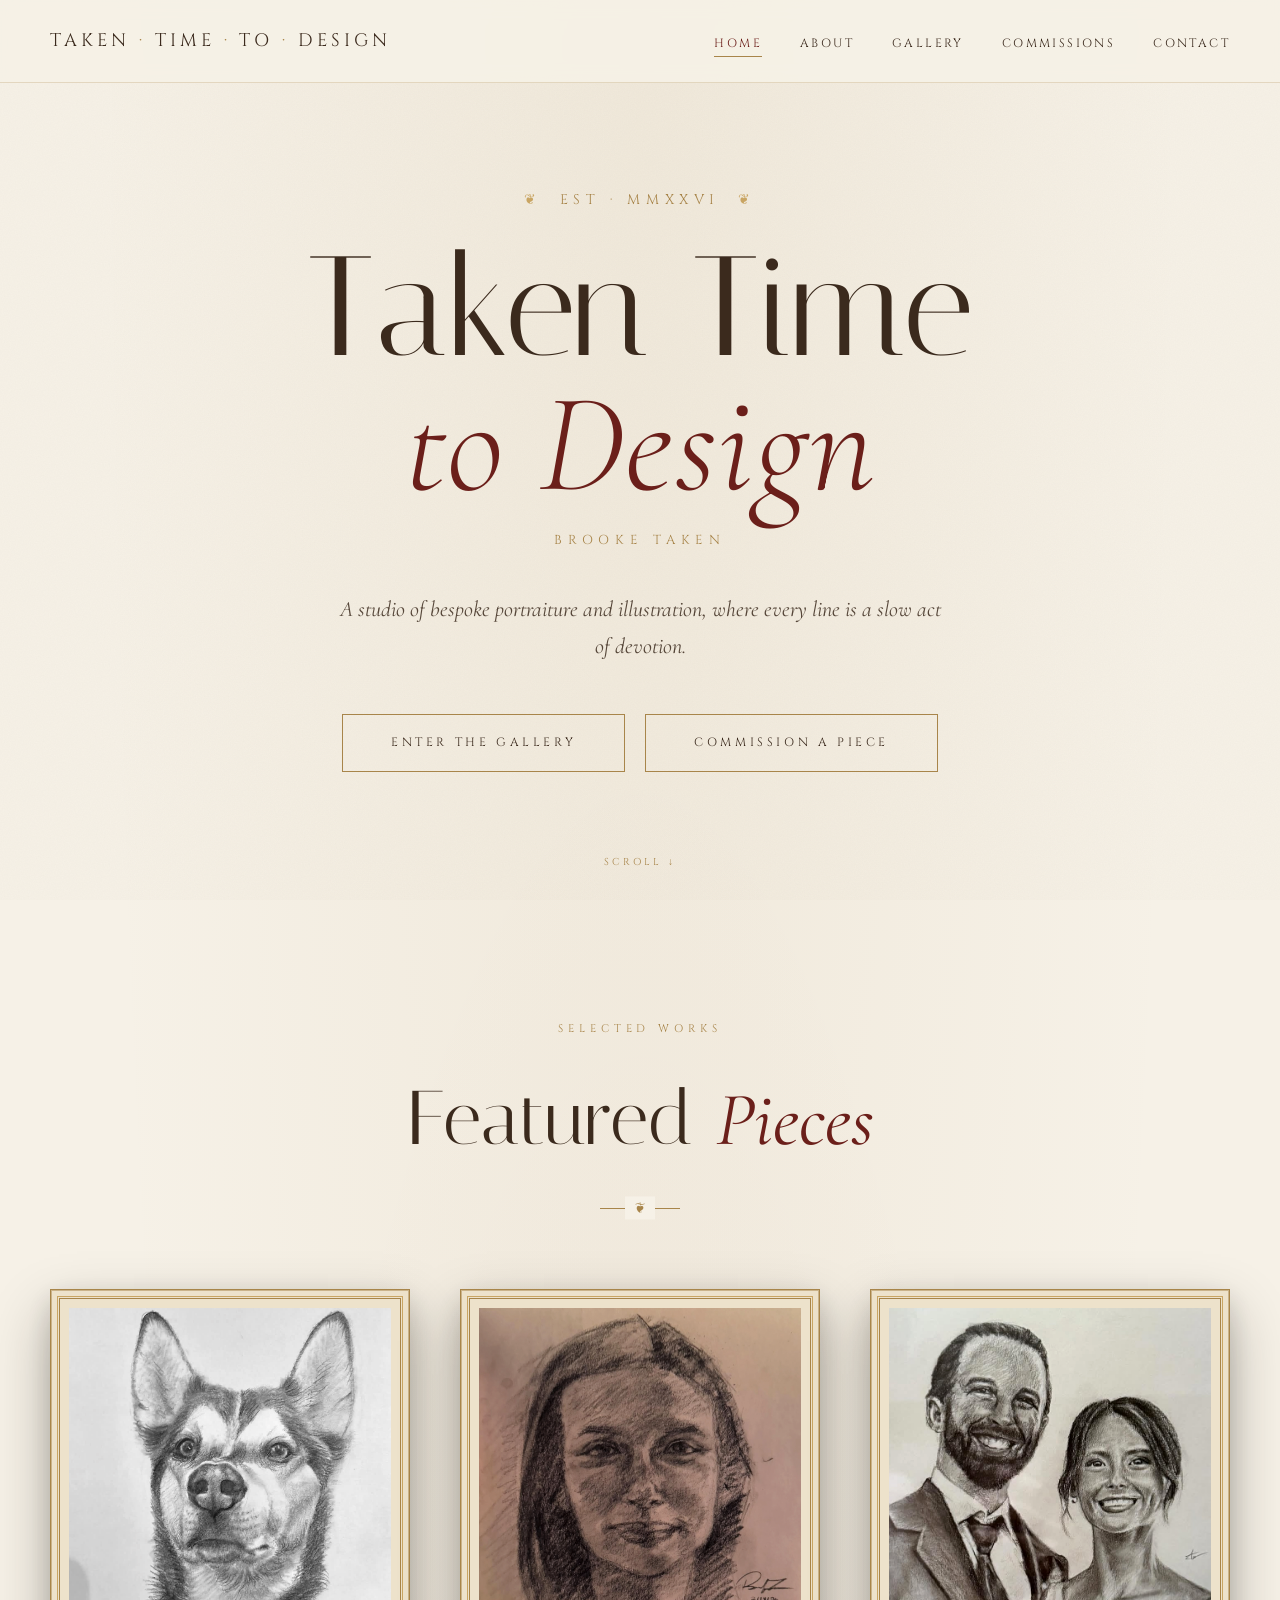
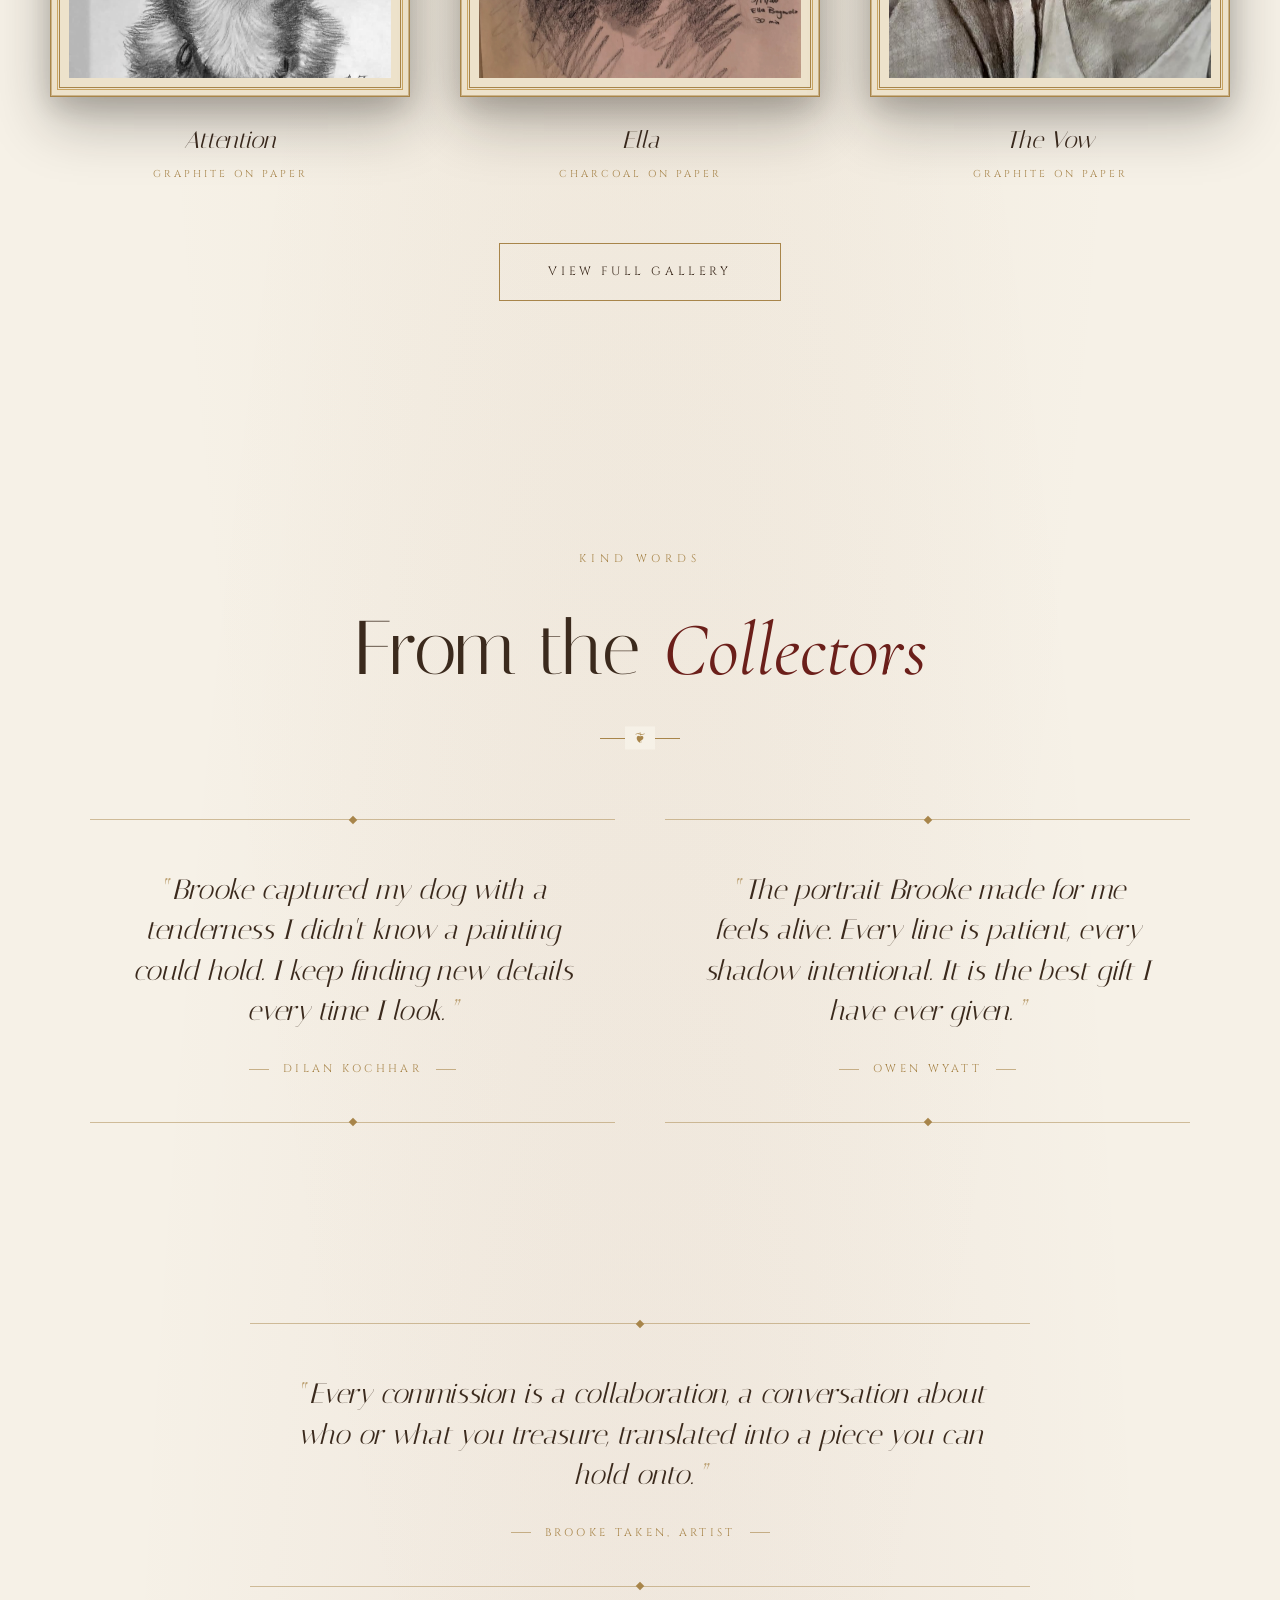
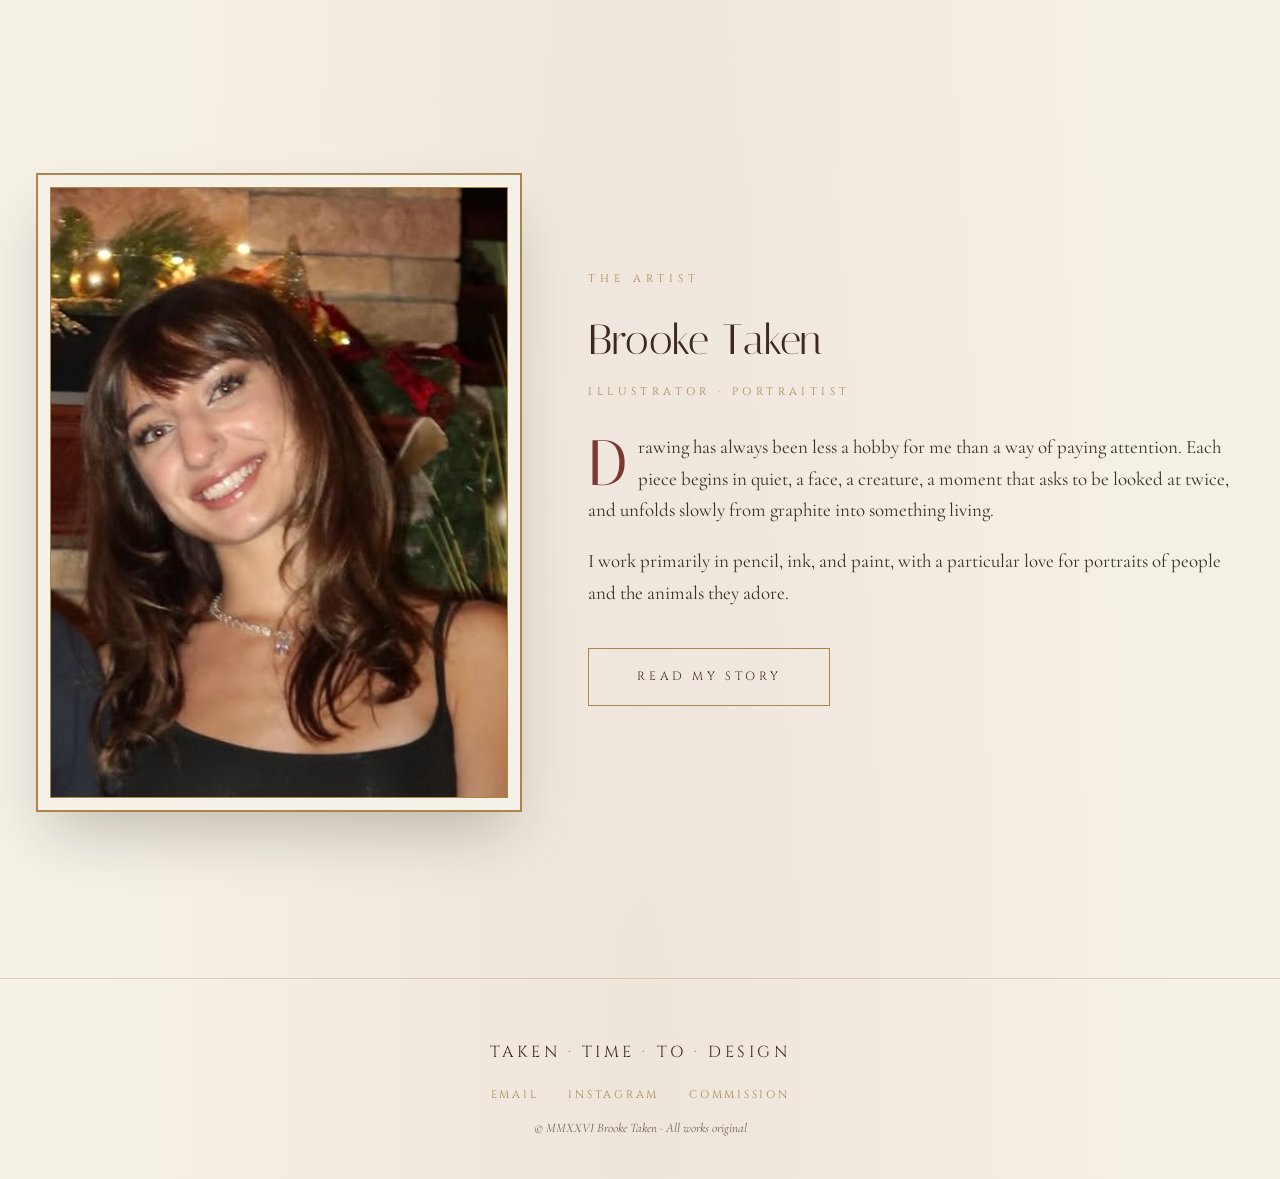
==== commit 0e0dc982: "Clean URLs, strip .html from browser bar" ====
--- a/index.html
+++ b/index.html
@@ -11,13 +11,13 @@
 <body>
 
 <nav>
-  <a href="index.html" class="brand">TAKEN <span>·</span> TIME <span>·</span> TO <span>·</span> DESIGN</a>
+  <a href="/" class="brand">TAKEN <span>·</span> TIME <span>·</span> TO <span>·</span> DESIGN</a>
   <ul>
-    <li><a href="index.html" class="active">Home</a></li>
-    <li><a href="about.html">About</a></li>
-    <li><a href="gallery.html">Gallery</a></li>
-    <li><a href="commissions.html">Commissions</a></li>
-    <li><a href="contact.html">Contact</a></li>
+    <li><a href="/" class="active">Home</a></li>
+    <li><a href="/about">About</a></li>
+    <li><a href="/gallery">Gallery</a></li>
+    <li><a href="/commissions">Commissions</a></li>
+    <li><a href="/contact">Contact</a></li>
   </ul>
 </nav>
 
@@ -27,8 +27,8 @@
   <div class="by">Brooke Taken</div>
   <p class="tag">A studio of bespoke portraiture and illustration, where every line is a slow act of devotion.</p>
   <div class="cta-row">
-    <a href="gallery.html" class="cta">Enter the Gallery</a>
-    <a href="commissions.html" class="cta">Commission a Piece</a>
+    <a href="/gallery" class="cta">Enter the Gallery</a>
+    <a href="/commissions" class="cta">Commission a Piece</a>
   </div>
   <div class="scroll-hint">SCROLL ↓</div>
 </header>
@@ -64,7 +64,7 @@
       </figcaption>
     </figure>
   </div>
-  <div style="text-align:center;margin-top:60px"><a href="gallery.html" class="cta">View Full Gallery</a></div>
+  <div style="text-align:center;margin-top:60px"><a href="/gallery" class="cta">View Full Gallery</a></div>
 </section>
 
 <section class="reveal">
@@ -101,7 +101,7 @@
       <div class="role">Illustrator · Portraitist</div>
       <p class="dropcap">Drawing has always been less a hobby for me than a way of paying attention. Each piece begins in quiet, a face, a creature, a moment that asks to be looked at twice, and unfolds slowly from graphite into something living.</p>
       <p>I work primarily in pencil, ink, and paint, with a particular love for portraits of people and the animals they adore.</p>
-      <a href="about.html" class="cta" style="margin-top:20px">Read My Story</a>
+      <a href="/about" class="cta" style="margin-top:20px">Read My Story</a>
     </div>
   </div>
 </section>
@@ -113,7 +113,7 @@
   <div class="social">
     <a href="mailto:hipstercookie024@gmail.com">Email</a>
     <a href="https://instagram.com/takentimetodesign" target="_blank">Instagram</a>
-    <a href="commissions.html">Commission</a>
+    <a href="/commissions">Commission</a>
   </div>
   <p>© MMXXVI Brooke Taken · All works original</p>
 </footer>
--- a/styles.css
+++ b/styles.css
@@ -267,23 +267,34 @@
 /* QUOTE / TESTIMONIAL */
 .quote{
   text-align:center;max-width:780px;margin:80px auto;
-  padding:60px 30px;border-top:1px solid var(--gold);
-  border-bottom:1px solid var(--gold);position:relative;
-}
-.quote::before{
-  content:"\201C";position:absolute;top:-10px;left:50%;
-  transform:translateX(-50%);
-  background:var(--ivory);padding:0 18px;
-  font-family:'Italiana',serif;font-size:80px;color:var(--gold);
-  line-height:1;
-}
+  padding:50px 40px 44px;position:relative;
+  border-top:1px solid rgba(168,133,74,0.5);
+  border-bottom:1px solid rgba(168,133,74,0.5);
+}
+.quote::before,
+.quote::after{
+  content:"";position:absolute;left:50%;
+  width:6px;height:6px;
+  background:var(--gold);
+  transform:translateX(-50%) rotate(45deg);
+}
+.quote::before{top:-3px}
+.quote::after{bottom:-3px}
 .quote p{
-  font-family:'Italiana',serif;font-size:30px;font-style:italic;
-  color:var(--umber);line-height:1.4;
-}
+  font-family:'Italiana',serif;font-size:28px;font-style:italic;
+  color:var(--umber);line-height:1.45;
+  quotes:"\201C" "\201D";
+}
+.quote p::before{content:open-quote;color:var(--gold);margin-right:4px;font-size:1em;opacity:.7}
+.quote p::after{content:close-quote;color:var(--gold);margin-left:4px;font-size:1em;opacity:.7}
 .quote .attr{
   font-family:'Cinzel',serif;font-size:11px;letter-spacing:.3em;
-  text-transform:uppercase;color:var(--gold);margin-top:30px;
+  text-transform:uppercase;color:var(--gold);margin-top:28px;
+  display:flex;align-items:center;justify-content:center;gap:14px;
+}
+.quote .attr::before,
+.quote .attr::after{
+  content:"";width:20px;height:1px;background:var(--gold);opacity:.6;
 }
 
 /* CONTACT */
@@ -373,3 +384,13 @@
 
 .reveal{opacity:0;transform:translateY(30px);transition:opacity 1s,transform 1s}
 .reveal.in{opacity:1;transform:none}
+
+/* FORM THANK YOU */
+.form-success{
+  display:none;text-align:center;padding:40px 20px;
+  font-family:'Italiana',serif;
+}
+.form-success.show{display:block;animation:fadeIn .6s}
+.form-success h3{font-size:36px;color:var(--crimson);margin-bottom:14px}
+.form-success p{font-size:20px;font-style:italic;color:var(--umber);opacity:.85}
+@keyframes fadeIn{from{opacity:0;transform:translateY(10px)}to{opacity:1;transform:none}}
